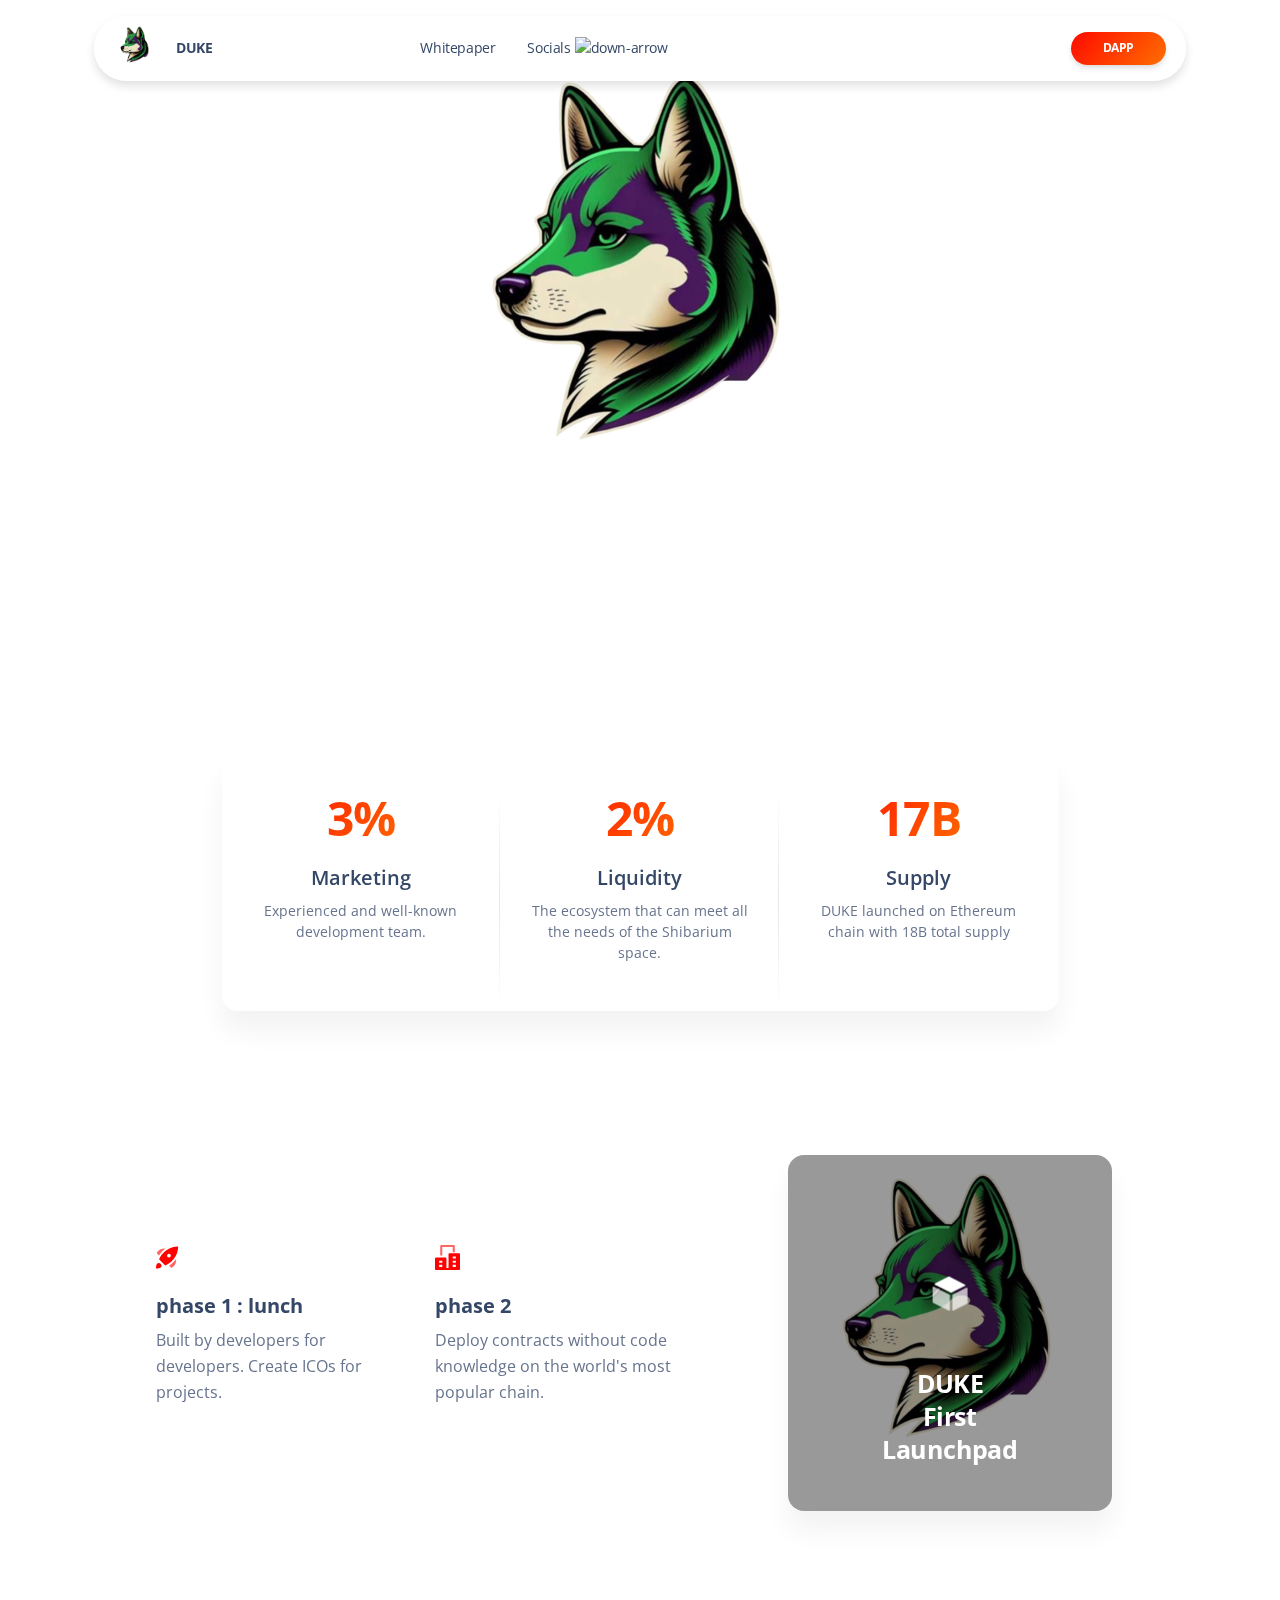
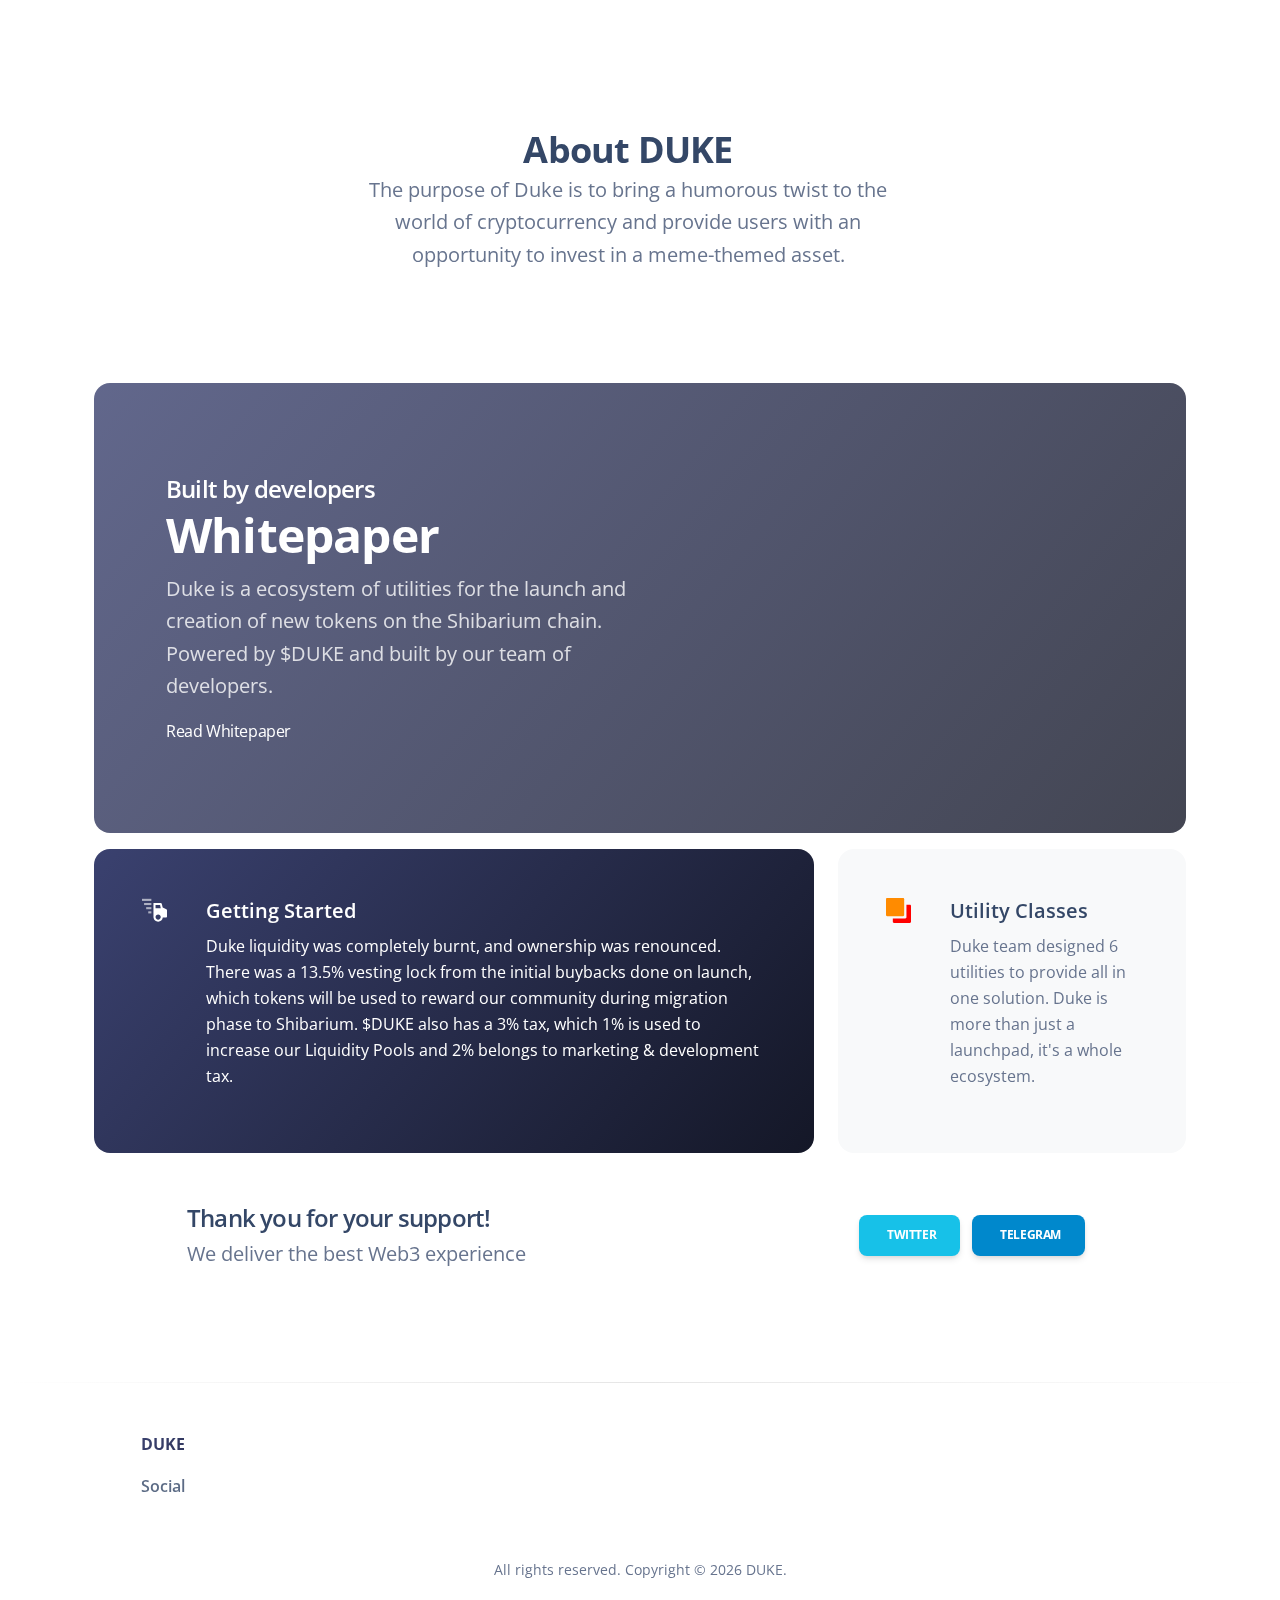
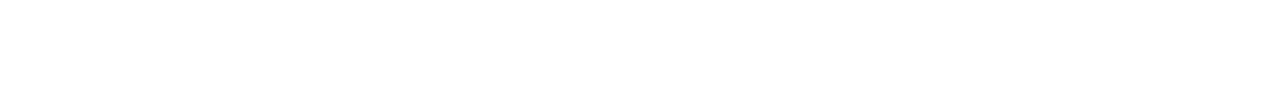
==== index1.html @ 54a3ff21 "D" ====
<!DOCTYPE html>
<html lang="en" itemscope itemtype="http://schema.org/WebPage">

<head>
<meta charset="utf-8" />
<meta name="viewport" content="width=device-width, initial-scale=1, shrink-to-fit=no">


<title>
  

  
  DogPad Finance - Shibarium

  
</title>
<link rel="apple-touch-icon" sizes="57x57" href="logo.png">
<link rel="apple-touch-icon" sizes="60x60" href="logo.png">
<link rel="apple-touch-icon" sizes="72x72" href="logo.png">
<link rel="apple-touch-icon" sizes="76x76" href="logo.png">
<link rel="apple-touch-icon" sizes="114x114" href="logo.png">
<link rel="apple-touch-icon" sizes="120x120" href="logo.png">
<link rel="apple-touch-icon" sizes="144x144" href="logo.png">
<link rel="apple-touch-icon" sizes="152x152" href="logo.png">
<link rel="apple-touch-icon" sizes="180x180" href="logo.png">
<link rel="icon" type="image/png" sizes="192x192"  href="logo.png">
<link rel="icon" type="image/png" sizes="32x32" href="logo.png">
<link rel="icon" type="image/png" sizes="96x96" href="logo.png">
<link rel="icon" type="image/png" sizes="16x16" href="logo.png">
<link rel="manifest" href="https://dogpad.finance/manifest.json">
<meta name="msapplication-TileColor" content="#ffffff">
<meta name="msapplication-TileImage" content="htt">
<meta name="theme-color" content="#ffffff">
<!--     Fonts and icons     -->
<link href="https://fonts.googleapis.com/css?family=Open+Sans:300,400,600,700" rel="stylesheet" />

<!-- Nucleo Icons -->
<link href="nOne.css" rel="stylesheet" />
<link href="nTwo.css" rel="stylesheet" />


<!-- Font Awesome Icons -->
<script src="https://kit.fontawesome.com/42d5adcbca.js" crossorigin="anonymous"></script>
<link rel="stylesheet" href="https://cdnjs.cloudflare.com/ajax/libs/font-awesome/6.3.0/css/all.min.css" integrity="sha512-SzlrxWUlpfuzQ+pcUCosxcglQRNAq/DZjVsC0lE40xsADsfeQoEypE+enwcOiGjk/bSuGGKHEyjSoQ1zVisanQ==" crossorigin="anonymous" referrerpolicy="no-referrer" />
<link href="https://dogpad.finance/assets/css/nucleo-svg.css" rel="stylesheet" />

<!-- CSS Files -->
<link id="pagestyle" href="soft.css" rel="stylesheet" />



</head>

<body class="index-page">
  <!-- Navbar -->
<div class="container position-sticky z-index-sticky top-0"><div class="row"><div class="col-12">
<nav class="navbar navbar-expand-lg  blur blur-rounded top-0 z-index-fixed shadow position-absolute my-3 py-2 start-0 end-0 mx-4">
  <div class="container-fluid px-0">
    
    <img src="logo.png" style="width:50px">
    <a class="navbar-brand font-weight-bolder ms-sm-3" href="#" rel="tooltip" title="Designed and Coded by DogPad Finance" data-placement="bottom">
        DUKE
    </a>
    <button class="navbar-toggler shadow-none ms-2" type="button" data-bs-toggle="collapse" data-bs-target="#navigation" aria-controls="navigation" aria-expanded="false" aria-label="Toggle navigation">
      <span class="navbar-toggler-icon mt-2">
        <span class="navbar-toggler-bar bar1"></span>
        <span class="navbar-toggler-bar bar2"></span>
        <span class="navbar-toggler-bar bar3"></span>
      </span>
    </button>
    <div class="collapse navbar-collapse pt-3 pb-2 py-lg-0 w-100" id="navigation">
      <ul class="navbar-nav navbar-nav-hover ms-lg-8 ps-lg-5 w-100">
        <li class="nav-item dropdown dropdown-hover mx-2">
          <a class="nav-link ps-2 d-flex justify-content-between cursor-pointer align-items-center" href="#whitepaper">
            Whitepaper
          </a>
        </li>

        <!-- <li class="nav-item mx-2">
          <a class="nav-link ps-2 d-flex justify-content-between cursor-pointer align-items-center" href="#utilities">
            Ecosystem
          </a>
        </li>

        <li class="nav-item mx-2">
          <a class="nav-link ps-2 d-flex justify-content-between cursor-pointer align-items-center" href="#howtobuy">
            How to Buy
          </a> -->
          <div class="dropdown-menu dropdown-menu-animation dropdown-lg mt-0 mt-lg-3 p-3 border-radius-lg" aria-labelledby="dropdownMenuDocs">
            <div class="d-none d-lg-block">
</div>


          </div>
        </li>
        <li class="nav-item dropdown dropdown-hover mx-2">
          <a class="nav-link ps-2 d-flex justify-content-between cursor-pointer align-items-center" href="javascript:;" id="dropdownMenuDocs" data-bs-toggle="dropdown" aria-expanded="false">
            Socials
            <img src="https://dogpad.finance/assets/img/down-arrow-dark.svg" alt="down-arrow" class="arrow ms-1">
          </a>
          <div class="dropdown-menu dropdown-menu-animation dropdown-lg mt-0 mt-lg-3 p-3 border-radius-lg" aria-labelledby="dropdownMenuDocs">
            <div class="d-none d-lg-block">
  <ul class="list-group">
    <li class="nav-item list-group-item border-0 p-0">
      <a class="dropdown-item py-2 ps-3 border-radius-md" href="http://twitter.com/DogPadFinance">
        <div class="d-flex">
          <div class="icon h-10 me-3 d-flex mt-1">
            <i class="fa fa-twitter" style="color:#17c1e8"></i>
          </div>
          <div>
            <h6 class="dropdown-header text-dark font-weight-bolder d-flex justify-content-cente align-items-center p-0">Twitter</h6>
            <span class="text-sm">Follow us</span>
          </div>
        </div>
      </a>
    </li>
    <li class="nav-item list-group-item border-0 p-0">
      <a class="dropdown-item py-2 ps-3 border-radius-md" href="http://t.me/DogPadFinance">
        <div class="d-flex">
          <div class="icon h-10 me-3 d-flex mt-1">
            <i class="fa fa-telegram" style="color:#0088cc"></i>
          </div>
          <div>
            <h6 class="dropdown-header text-dark font-weight-bolder d-flex justify-content-cente align-items-center p-0">Telegram</h6>
            <span class="text-sm">Join Us</span>
          </div>
        </div>
      </a>
    </li>
    <li class="nav-item list-group-item border-0 p-0">
        <a class="dropdown-item py-2 ps-3 border-radius-md" href="https://www.facebook.com/DogPadShibarium">
            <div class="d-flex">
                <div class="icon h-10 me-3 d-flex mt-1">
                    <i class="fa fa-facebook-square" style="color:#0088cc"></i>
                </div>
                <div>
                    <h6 class="dropdown-header text-dark font-weight-bolder d-flex justify-content-cente align-items-center p-0">Facebook</h6>
                    <span class="text-sm">Join Us</span>
                </div>
            </div>
        </a>
    </li>
    <li class="nav-item list-group-item border-0 p-0">
        <a class="dropdown-item py-2 ps-3 border-radius-md" href="https://discord.gg/5MTstXsyPp">
            <div class="d-flex">
                <div class="icon h-10 me-3 d-flex mt-1">
                    <i class="fa-brands fa-discord" style="color:#303030"></i>
                </div>
                <div>
                    <h6 class="dropdown-header text-dark font-weight-bolder d-flex justify-content-cente align-items-center p-0">Discord</h6>
                    <span class="text-sm">Join Us</span>
                </div>
            </div>
        </a>
    </li>
  </ul>
</div>

<div class="row d-lg-none">
  <div class="col-md-12 g-0">
    <a class="dropdown-item py-2 ps-3 border-radius-md" href="http://twitter.com/DogPadFinance">
      <div class="d-flex">
        <div class="icon h-10 me-3 d-flex mt-1">
          <i class="fa fa-twitter" style="color:#17c1e8"></i>
        </div>
        <div>
          <h6 class="dropdown-header text-dark font-weight-bolder d-flex justify-content-cente align-items-center p-0">Twitter</h6>
          <span class="text-sm">Follow us</span>
        </div>
      </div>
    </a>
    </a>

    <a class="dropdown-item py-2 ps-3 border-radius-md" href="http://t.me/DogPadFinance">
      <div class="d-flex">
        <div class="icon h-10 me-3 d-flex mt-1">
          <i class="fa fa-telegram" style="color:#0088cc"></i>
        </div>
        <div>
          <h6 class="dropdown-header text-dark font-weight-bolder d-flex justify-content-cente align-items-center p-0">Telegram</h6>
          <span class="text-sm">Join Us</span>
        </div>
      </div>
    </a>

  </div>
</div>

          </div>
        </li>
        <li class="nav-item ms-lg-auto">
          <a href="https://dogpad.medium.com/" target="_blank" class="nav-link nav-link-icon me-2" href="#">
            <!-- <i class="fab fa-medium"></i>
            <p class="d-inline text-sm z-index-1 font-weight-bold" data-bs-toggle="tooltip" data-bs-placement="bottom" title="Medium">Medium</p> -->
          </a>
        </li>
        <li class="nav-item my-auto ms-3 ms-lg-0">
          
          <a href="#" class="btn btn-sm  bg-gradient-primary  btn-round mb-0 me-1 mt-2 mt-md-0">dApp</a>
          
        </li>
      </ul>
    </div>
  </div>
</nav>
<!-- End Navbar -->
</div></div></div>


<header class="header-2">
  <div class="page-header min-vh-75 relative" style="background-image: url('https://dogpad.finance/assets/img/curved-images/curved.jpg')">
    <div class="container">
      
      
      <div class="row">
        <div class="col-lg-7 text-center mx-auto">
            <img src="logo.png" style="padding-top: 50px;" alt="">
          <h1 class="text-white pt-3 mt-n5">DUKE</h1>
          <p class="lead text-white mt-3">Duke is a meme coin that will be the first "purely meme coin." It is launching on Shibarium, a decentralized platform that provides a unique and scalable environment for decentralized finance and other blockchain applications.</p>
     <div style="height: 200px;"></div>
        </div>
      </div>
    </div>

    <div class="position-absolute w-100 z-index-1 bottom-0">
      <svg class="waves" xmlns="http://www.w3.org/2000/svg" xmlns:xlink="http://www.w3.org/1999/xlink" viewBox="0 24 150 40" preserveAspectRatio="none" shape-rendering="auto">
        <defs>
          <path id="gentle-wave" d="M-160 44c30 0 58-18 88-18s 58 18 88 18 58-18 88-18 58 18 88 18 v44h-352z" />
        </defs>
        <g class="moving-waves">
          <use xlink:href="#gentle-wave" x="48" y="-1" fill="rgba(255,255,255,0.40" />
          <use xlink:href="#gentle-wave" x="48" y="3" fill="rgba(255,255,255,0.35)" />
          <use xlink:href="#gentle-wave" x="48" y="5" fill="rgba(255,255,255,0.25)" />
          <use xlink:href="#gentle-wave" x="48" y="8" fill="rgba(255,255,255,0.20)" />
          <use xlink:href="#gentle-wave" x="48" y="13" fill="rgba(255,255,255,0.15)" />
          <use xlink:href="#gentle-wave" x="48" y="16" fill="rgba(255,255,255,0.95" />
        </g>
      </svg>
    </div>
  </div>
</header>


<section class="pt-3 pb-4" id="count-stats">
  <div class="container">
    <div class="row">
      <div class="col-lg-9 z-index-2 border-radius-xl mt-n10 mx-auto py-3 blur shadow-blur">
        <div class="row">
          <div class="col-md-4 position-relative">
            <div class="p-3 text-center">
              <h1 class="text-gradient text-primary"><span id="state1" countTo="3">0</span>%</h1>
              <h5 class="mt-3">Marketing</h5>
              <p class="text-sm">Experienced and well-known development team.</p>
            </div>
            <hr class="vertical dark">
          </div>
          <div class="col-md-4 position-relative">
            <div class="p-3 text-center">
              <h1 class="text-gradient text-primary"> <span id="state2" countTo="2">0</span>%</h1>
              <h5 class="mt-3">Liquidity</h5>
              <p class="text-sm">The ecosystem that can meet all the needs of the Shibarium space.</p>
            </div>
            <hr class="vertical dark">
          </div>
          <div class="col-md-4">
            <div class="p-3 text-center">
              <h1 class="text-gradient text-primary"> <span id="state3" countTo="18">0</span>B</h1>
              <h5 class="mt-3">Supply</h5>
              <p class="text-sm">DUKE launched on Ethereum chain with 18B total supply</p>
            </div>
          </div>
        </div>
      </div>
    </div>
  </div>
</section>


<section class="my-5 py-5" id="utilities">
  <div class="container">
    <div class="row align-items-center">
      <div class="col-lg-6 ms-auto">
        <div class="row justify-content-start">
          <div class="col-md-6">
            <div class="info">
              <div class="icon icon-sm">
                <svg class="text-primary" width="25px" height="25px" viewBox="0 0 45 40" version="1.1" xmlns="http://www.w3.org/2000/svg" xmlns:xlink="http://www.w3.org/1999/xlink">
                  <title>spaceship</title>
                  <g stroke="none" stroke-width="1" fill="none" fill-rule="evenodd">
                      <g transform="translate(-1720.000000, -592.000000)" fill="#FFFFFF" fill-rule="nonzero">
                          <g transform="translate(1716.000000, 291.000000)">
                              <g transform="translate(4.000000, 301.000000)">
                                  <path class="color-background" d="M39.3,0.706666667 C38.9660984,0.370464027 38.5048767,0.192278529 38.0316667,0.216666667 C14.6516667,1.43666667 6.015,22.2633333 5.93166667,22.4733333 C5.68236407,23.0926189 5.82664679,23.8009159 6.29833333,24.2733333 L15.7266667,33.7016667 C16.2013871,34.1756798 16.9140329,34.3188658 17.535,34.065 C17.7433333,33.98 38.4583333,25.2466667 39.7816667,1.97666667 C39.8087196,1.50414529 39.6335979,1.04240574 39.3,0.706666667 Z M25.69,19.0233333 C24.7367525,19.9768687 23.3029475,20.2622391 22.0572426,19.7463614 C20.8115377,19.2304837 19.9992882,18.0149658 19.9992882,16.6666667 C19.9992882,15.3183676 20.8115377,14.1028496 22.0572426,13.5869719 C23.3029475,13.0710943 24.7367525,13.3564646 25.69,14.31 C26.9912731,15.6116662 26.9912731,17.7216672 25.69,19.0233333 L25.69,19.0233333 Z"></path>
                                  <path class="color-background" d="M1.855,31.4066667 C3.05106558,30.2024182 4.79973884,29.7296005 6.43969145,30.1670277 C8.07964407,30.6044549 9.36054508,31.8853559 9.7979723,33.5253085 C10.2353995,35.1652612 9.76258177,36.9139344 8.55833333,38.11 C6.70666667,39.9616667 0,40 0,40 C0,40 0,33.2566667 1.855,31.4066667 Z"></path>
                                  <path class="color-background" d="M17.2616667,3.90166667 C12.4943643,3.07192755 7.62174065,4.61673894 4.20333333,8.04166667 C3.31200265,8.94126033 2.53706177,9.94913142 1.89666667,11.0416667 C1.5109569,11.6966059 1.61721591,12.5295394 2.155,13.0666667 L5.47,16.3833333 C8.55036617,11.4946947 12.5559074,7.25476565 17.2616667,3.90166667 L17.2616667,3.90166667 Z" opacity="0.598539807"></path>
                                  <path class="color-background" d="M36.0983333,22.7383333 C36.9280725,27.5056357 35.3832611,32.3782594 31.9583333,35.7966667 C31.0587397,36.6879974 30.0508686,37.4629382 28.9583333,38.1033333 C28.3033941,38.4890431 27.4704606,38.3827841 26.9333333,37.845 L23.6166667,34.53 C28.5053053,31.4496338 32.7452344,27.4440926 36.0983333,22.7383333 L36.0983333,22.7383333 Z" opacity="0.598539807"></path>
                              </g>
                          </g>
                      </g>
                  </g>
              </svg>
              </div>
              <h5 class="font-weight-bolder mt-3">phase 1 : lunch</h5>
              <p class="pe-5">Built by developers for developers. Create ICOs for projects.</p>

            </div>
          </div>
          <div class="col-md-6">
            <div class="info">
              <div class="icon icon-sm">
                <svg class="text-primary" width="25px" height="25px" viewBox="0 0 42 42" version="1.1" xmlns="http://www.w3.org/2000/svg" xmlns:xlink="http://www.w3.org/1999/xlink">
                  <title>office</title>
                  <g stroke="none" stroke-width="1" fill="none" fill-rule="evenodd">
                  <g transform="translate(-1869.000000, -293.000000)" fill="#FFFFFF" fill-rule="nonzero">
                  <g transform="translate(1716.000000, 291.000000)">
                      <g id="office" transform="translate(153.000000, 2.000000)">
                          <path class="color-background" d="M12.25,17.5 L8.75,17.5 L8.75,1.75 C8.75,0.78225 9.53225,0 10.5,0 L31.5,0 C32.46775,0 33.25,0.78225 33.25,1.75 L33.25,12.25 L29.75,12.25 L29.75,3.5 L12.25,3.5 L12.25,17.5 Z" opacity="0.6"></path>
                          <path class="color-background" d="M40.25,14 L24.5,14 C23.53225,14 22.75,14.78225 22.75,15.75 L22.75,38.5 L19.25,38.5 L19.25,22.75 C19.25,21.78225 18.46775,21 17.5,21 L1.75,21 C0.78225,21 0,21.78225 0,22.75 L0,40.25 C0,41.21775 0.78225,42 1.75,42 L40.25,42 C41.21775,42 42,41.21775 42,40.25 L42,15.75 C42,14.78225 41.21775,14 40.25,14 Z M12.25,36.75 L7,36.75 L7,33.25 L12.25,33.25 L12.25,36.75 Z M12.25,29.75 L7,29.75 L7,26.25 L12.25,26.25 L12.25,29.75 Z M35,36.75 L29.75,36.75 L29.75,33.25 L35,33.25 L35,36.75 Z M35,29.75 L29.75,29.75 L29.75,26.25 L35,26.25 L35,29.75 Z M35,22.75 L29.75,22.75 L29.75,19.25 L35,19.25 L35,22.75 Z"></path>
                      </g>
                  </g>
                  </g>
                  </g>
                </svg>
              </div>

               <h5 class="font-weight-bolder mt-3">phase 2</h5>
              <p class="pe-3">Deploy contracts without code knowledge on the world's most popular chain.</p>
<!--
            </div>
          </div>
        </div>
        <div class="row justify-content-start mt-5">
          <div class="col-md-6 mt-3">
            <div class="info">
              <div class="icon icon-sm">
                <svg class="text-primary" width="25px" height="25px" viewBox="0 0 42 42" version="1.1" xmlns="http://www.w3.org/2000/svg" xmlns:xlink="http://www.w3.org/1999/xlink">
                  <title>box-3d-50</title>
                  <g stroke="none" stroke-width="1" fill="none" fill-rule="evenodd">
                      <g transform="translate(-2319.000000, -291.000000)" fill="#FFFFFF" fill-rule="nonzero">
                          <g transform="translate(1716.000000, 291.000000)">
                              <g id="box-3d-50" transform="translate(603.000000, 0.000000)">
                                  <path class="color-background" d="M22.7597136,19.3090182 L38.8987031,11.2395234 C39.3926816,10.9925342 39.592906,10.3918611 39.3459167,9.89788265 C39.249157,9.70436312 39.0922432,9.5474453 38.8987261,9.45068056 L20.2741875,0.1378125 L20.2741875,0.1378125 C19.905375,-0.04725 19.469625,-0.04725 19.0995,0.1378125 L3.1011696,8.13815822 C2.60720568,8.38517662 2.40701679,8.98586148 2.6540352,9.4798254 C2.75080129,9.67332903 2.90771305,9.83023153 3.10122239,9.9269862 L21.8652864,19.3090182 C22.1468139,19.4497819 22.4781861,19.4497819 22.7597136,19.3090182 Z"></path>
                                  <path class="color-background" d="M23.625,22.429159 L23.625,39.8805372 C23.625,40.4328219 24.0727153,40.8805372 24.625,40.8805372 C24.7802551,40.8805372 24.9333778,40.8443874 25.0722402,40.7749511 L41.2741875,32.673375 L41.2741875,32.673375 C41.719125,32.4515625 42,31.9974375 42,31.5 L42,14.241659 C42,13.6893742 41.5522847,13.241659 41,13.241659 C40.8447549,13.241659 40.6916418,13.2778041 40.5527864,13.3472318 L24.1777864,21.5347318 C23.8390024,21.7041238 23.625,22.0503869 23.625,22.429159 Z" opacity="0.7"></path>
                                  <path class="color-background" d="M20.4472136,21.5347318 L1.4472136,12.0347318 C0.953235098,11.7877425 0.352562058,11.9879669 0.105572809,12.4819454 C0.0361450918,12.6208008 6.47121774e-16,12.7739139 0,12.929159 L0,30.1875 L0,30.1875 C0,30.6849375 0.280875,31.1390625 0.7258125,31.3621875 L19.5528096,40.7750766 C20.0467945,41.0220531 20.6474623,40.8218132 20.8944388,40.3278283 C20.963859,40.1889789 21,40.0358742 21,39.8806379 L21,22.429159 C21,22.0503869 20.7859976,21.7041238 20.4472136,21.5347318 Z" opacity="0.7"></path>
                              </g>
                          </g>
                      </g>
                  </g>
              </svg>
              </div> -->

              <!-- <h5 class="font-weight-bolder mt-3">Telegram Bot Deployer</h5>
              <p class="pe-5">Deploy contracts without code knowledge through our telegram bot.</p>

            </div>
          </div>
          <div class="col-md-6 mt-3">
            <div class="info">
              <div class="icon icon-sm">
                <svg class="text-primary" width="25px" height="25px" viewBox="0 0 42 42" version="1.1" xmlns="http://www.w3.org/2000/svg" xmlns:xlink="http://www.w3.org/1999/xlink">
                  <title>document</title>
                  <g stroke="none" stroke-width="1" fill="none" fill-rule="evenodd">
                      <g transform="translate(-1870.000000, -591.000000)" fill="#FFFFFF" fill-rule="nonzero">
                          <g transform="translate(1716.000000, 291.000000)">
                              <g id="document" transform="translate(154.000000, 300.000000)">
                                  <path class="color-background" d="M40,40 L36.3636364,40 L36.3636364,3.63636364 L5.45454545,3.63636364 L5.45454545,0 L38.1818182,0 C39.1854545,0 40,0.814545455 40,1.81818182 L40,40 Z" opacity="0.603585379"></path>
                                  <path class="color-background" d="M30.9090909,7.27272727 L1.81818182,7.27272727 C0.814545455,7.27272727 0,8.08727273 0,9.09090909 L0,41.8181818 C0,42.8218182 0.814545455,43.6363636 1.81818182,43.6363636 L30.9090909,43.6363636 C31.9127273,43.6363636 32.7272727,42.8218182 32.7272727,41.8181818 L32.7272727,9.09090909 C32.7272727,8.08727273 31.9127273,7.27272727 30.9090909,7.27272727 Z M18.1818182,34.5454545 L7.27272727,34.5454545 L7.27272727,30.9090909 L18.1818182,30.9090909 L18.1818182,34.5454545 Z M25.4545455,27.2727273 L7.27272727,27.2727273 L7.27272727,23.6363636 L25.4545455,23.6363636 L25.4545455,27.2727273 Z M25.4545455,20 L7.27272727,20 L7.27272727,16.3636364 L25.4545455,16.3636364 L25.4545455,20 Z"></path>
                              </g>
                          </g>
                      </g>
                  </g>
              </svg>
              </div>

              <h5 class="font-weight-bolder mt-3">Farming Pools</h5>
              <p class="pe-3">Create farming pools for your token, where holders can add liquidity and generate passive income.</p>

            </div>
          </div>
          <div class="col-md-6 mt-3">
            <div class="info">
              <div class="icon icon-sm">
                <svg class="text-primary" width="25px" height="25px" viewBox="0 0 42 42" version="1.1" xmlns="http://www.w3.org/2000/svg" xmlns:xlink="http://www.w3.org/1999/xlink">
                  <title>switches</title>
                  <g stroke="none" stroke-width="1" fill="none" fill-rule="evenodd">
                    <g transform="translate(-1870.000000, -440.000000)" fill="#FFFFFF" fill-rule="nonzero">
                      <g transform="translate(1716.000000, 291.000000)">
                        <g transform="translate(154.000000, 149.000000)">
                          <path class="color-background"
                            d="M10,20 L30,20 C35.4545455,20 40,15.4545455 40,10 C40,4.54545455 35.4545455,0 30,0 L10,0 C4.54545455,0 0,4.54545455 0,10 C0,15.4545455 4.54545455,20 10,20 Z M10,3.63636364 C13.4545455,3.63636364 16.3636364,6.54545455 16.3636364,10 C16.3636364,13.4545455 13.4545455,16.3636364 10,16.3636364 C6.54545455,16.3636364 3.63636364,13.4545455 3.63636364,10 C3.63636364,6.54545455 6.54545455,3.63636364 10,3.63636364 Z"
                            opacity="0.6"></path>
                          <path class="color-background"
                            d="M30,23.6363636 L10,23.6363636 C4.54545455,23.6363636 0,28.1818182 0,33.6363636 C0,39.0909091 4.54545455,43.6363636 10,43.6363636 L30,43.6363636 C35.4545455,43.6363636 40,39.0909091 40,33.6363636 C40,28.1818182 35.4545455,23.6363636 30,23.6363636 Z M30,40 C26.5454545,40 23.6363636,37.0909091 23.6363636,33.6363636 C23.6363636,30.1818182 26.5454545,27.2727273 30,27.2727273 C33.4545455,27.2727273 36.3636364,30.1818182 36.3636364,33.6363636 C36.3636364,37.0909091 33.4545455,40 30,40 Z">
                          </path>
                        </g>
                      </g>
                    </g>
                  </g>
                </svg>
              </div>

              <h5 class="font-weight-bolder mt-3">Bridge</h5>
              <p class="pe-3">A simple and known bridge where you can bridge your $BONE from the Ethereum chain to the Shibarium chain.</p>

            </div>
          </div>
          <div class="col-md-6 mt-3">
            <div class="info">
              <div class="icon icon-sm">
                <svg class="text-primary" width="25px" height="25px" viewBox="0 0 42 42" version="1.1" xmlns="http://www.w3.org/2000/svg" xmlns:xlink="http://www.w3.org/1999/xlink">
                  <title>credit-card</title>
                  <g stroke="none" stroke-width="1" fill="none" fill-rule="evenodd">
                    <g transform="translate(-2169.000000, -745.000000)" fill="#FFFFFF" fill-rule="nonzero">
                      <g transform="translate(1716.000000, 291.000000)">
                        <g transform="translate(453.000000, 454.000000)">
                          <path class="color-background opacity-6" d="M43,10.7482083 L43,3.58333333 C43,1.60354167 41.3964583,0 39.4166667,0 L3.58333333,0 C1.60354167,0 0,1.60354167 0,3.58333333 L0,10.7482083 L43,10.7482083 Z"></path>
                          <path class="color-background" d="M0,16.125 L0,32.25 C0,34.2297917 1.60354167,35.8333333 3.58333333,35.8333333 L39.4166667,35.8333333 C41.3964583,35.8333333 43,34.2297917 43,32.25 L43,16.125 L0,16.125 Z M19.7083333,26.875 L7.16666667,26.875 L7.16666667,23.2916667 L19.7083333,23.2916667 L19.7083333,26.875 Z M35.8333333,26.875 L28.6666667,26.875 L28.6666667,23.2916667 L35.8333333,23.2916667 L35.8333333,26.875 Z"></path>
                        </g>
                      </g>
                    </g>
                  </g>
                </svg>
              </div>

              <h5 class="font-weight-bolder mt-3">Locker</h5>
              <p class="pe-3"> Team's will pay $BONE fees to lock their Liquidity tokens or just to create Vestings.</p>

            </div>
          </div>
          <div class="col-md-6 mt-3">
            <div class="info">
                <div class="icon icon-sm">
                    <svg class="text-primary" width="25px" height="25px" viewBox="0 0 45 40" version="1.1" xmlns="http://www.w3.org/2000/svg" xmlns:xlink="http://www.w3.org/1999/xlink">
                        <title>spaceship</title>
                        <g stroke="none" stroke-width="1" fill="none" fill-rule="evenodd">
                            <g transform="translate(-1720.000000, -592.000000)" fill="#FFFFFF" fill-rule="nonzero">
                                <g transform="translate(1716.000000, 291.000000)">
                                    <g transform="translate(4.000000, 301.000000)">
                                        <path class="color-background" d="M39.3,0.706666667 C38.9660984,0.370464027 38.5048767,0.192278529 38.0316667,0.216666667 C14.6516667,1.43666667 6.015,22.2633333 5.93166667,22.4733333 C5.68236407,23.0926189 5.82664679,23.8009159 6.29833333,24.2733333 L15.7266667,33.7016667 C16.2013871,34.1756798 16.9140329,34.3188658 17.535,34.065 C17.7433333,33.98 38.4583333,25.2466667 39.7816667,1.97666667 C39.8087196,1.50414529 39.6335979,1.04240574 39.3,0.706666667 Z M25.69,19.0233333 C24.7367525,19.9768687 23.3029475,20.2622391 22.0572426,19.7463614 C20.8115377,19.2304837 19.9992882,18.0149658 19.9992882,16.6666667 C19.9992882,15.3183676 20.8115377,14.1028496 22.0572426,13.5869719 C23.3029475,13.0710943 24.7367525,13.3564646 25.69,14.31 C26.9912731,15.6116662 26.9912731,17.7216672 25.69,19.0233333 L25.69,19.0233333 Z"></path>
                                        <path class="color-background" d="M1.855,31.4066667 C3.05106558,30.2024182 4.79973884,29.7296005 6.43969145,30.1670277 C8.07964407,30.6044549 9.36054508,31.8853559 9.7979723,33.5253085 C10.2353995,35.1652612 9.76258177,36.9139344 8.55833333,38.11 C6.70666667,39.9616667 0,40 0,40 C0,40 0,33.2566667 1.855,31.4066667 Z"></path>
                                        <path class="color-background" d="M17.2616667,3.90166667 C12.4943643,3.07192755 7.62174065,4.61673894 4.20333333,8.04166667 C3.31200265,8.94126033 2.53706177,9.94913142 1.89666667,11.0416667 C1.5109569,11.6966059 1.61721591,12.5295394 2.155,13.0666667 L5.47,16.3833333 C8.55036617,11.4946947 12.5559074,7.25476565 17.2616667,3.90166667 L17.2616667,3.90166667 Z" opacity="0.598539807"></path>
                                        <path class="color-background" d="M36.0983333,22.7383333 C36.9280725,27.5056357 35.3832611,32.3782594 31.9583333,35.7966667 C31.0587397,36.6879974 30.0508686,37.4629382 28.9583333,38.1033333 C28.3033941,38.4890431 27.4704606,38.3827841 26.9333333,37.845 L23.6166667,34.53 C28.5053053,31.4496338 32.7452344,27.4440926 36.0983333,22.7383333 L36.0983333,22.7383333 Z" opacity="0.598539807"></path>
                                    </g>
                                </g>
                            </g>
                        </g>
                    </svg>
                </div>
                <h5 class="font-weight-bolder mt-3">NFTs</h5>
                <p class="pe-3"> Check the advantages of holding Doggies NFTs in our dapp by <a href="https://dapp.dogpad.finance/nfts" style="color: #f67f05; font-weight: 800;">clicking here!</a></p>-->
            </div>
        </div>
           
        </div>
      </div> 
      <div class="col-lg-4 ms-auto me-auto p-lg-4 mt-lg-0 mt-4">
          <div class="card card-background  tilt" data-tilt>
            <div class="full-background" style="background-image: url('logo.png')"></div>
            <div class="card-body pt-7 text-center">
              <div class="icon icon-lg up mb-3 mt-3">
                <svg width="50px" height="50px" viewBox="0 0 42 42" version="1.1" xmlns="http://www.w3.org/2000/svg" xmlns:xlink="http://www.w3.org/1999/xlink">
                  <title>box-3d-50</title>
                  <g stroke="none" stroke-width="1" fill="none" fill-rule="evenodd">
                  <g transform="translate(-2319.000000, -291.000000)" fill="#FFFFFF" fill-rule="nonzero">
                  <g transform="translate(1716.000000, 291.000000)">
                    <g id="box-3d-50" transform="translate(603.000000, 0.000000)">
                      <path d="M22.7597136,19.3090182 L38.8987031,11.2395234 C39.3926816,10.9925342 39.592906,10.3918611 39.3459167,9.89788265 C39.249157,9.70436312 39.0922432,9.5474453 38.8987261,9.45068056 L20.2741875,0.1378125 L20.2741875,0.1378125 C19.905375,-0.04725 19.469625,-0.04725 19.0995,0.1378125 L3.1011696,8.13815822 C2.60720568,8.38517662 2.40701679,8.98586148 2.6540352,9.4798254 C2.75080129,9.67332903 2.90771305,9.83023153 3.10122239,9.9269862 L21.8652864,19.3090182 C22.1468139,19.4497819 22.4781861,19.4497819 22.7597136,19.3090182 Z"></path>
                      <path d="M23.625,22.429159 L23.625,39.8805372 C23.625,40.4328219 24.0727153,40.8805372 24.625,40.8805372 C24.7802551,40.8805372 24.9333778,40.8443874 25.0722402,40.7749511 L41.2741875,32.673375 L41.2741875,32.673375 C41.719125,32.4515625 42,31.9974375 42,31.5 L42,14.241659 C42,13.6893742 41.5522847,13.241659 41,13.241659 C40.8447549,13.241659 40.6916418,13.2778041 40.5527864,13.3472318 L24.1777864,21.5347318 C23.8390024,21.7041238 23.625,22.0503869 23.625,22.429159 Z" opacity="0.7"></path>
                      <path d="M20.4472136,21.5347318 L1.4472136,12.0347318 C0.953235098,11.7877425 0.352562058,11.9879669 0.105572809,12.4819454 C0.0361450918,12.6208008 6.47121774e-16,12.7739139 0,12.929159 L0,30.1875 L0,30.1875 C0,30.6849375 0.280875,31.1390625 0.7258125,31.3621875 L19.5528096,40.7750766 C20.0467945,41.0220531 20.6474623,40.8218132 20.8944388,40.3278283 C20.963859,40.1889789 21,40.0358742 21,39.8806379 L21,22.429159 C21,22.0503869 20.7859976,21.7041238 20.4472136,21.5347318 Z" opacity="0.7"></path>
                    </g>
                  </g>
                  </g>
                  </g>
                  </svg>
              </div>
              <h2 class="text-white up mb-0">DUKE <br/> First Launchpad </h2>
              <!-- <a href="https://dapp.dogpad.finance/" target="_blank" class="btn btn-outline-white mt-5 up btn-round">Access to dApp</a> -->
            </div>
          </div>
      </div>
      
    </div>
  </div>
</section>


<section class="my-5 py-5">
  <div class="container">
    <div class="row">
      <div class="row justify-content-center text-center my-sm-5">
        <div class="col-lg-6">
          <h2 class="text-dark mb-0">About DUKE</h2>
          <!-- <h2 class="text-primary text-gradient">Shibarium</h2> -->
          <p class="lead"> The purpose of Duke is to bring a humorous twist to the world of cryptocurrency and provide users with an opportunity to invest in a meme-themed asset.</p>
        </div>
      </div>
    </div>
  </div>
 

<!-- -------- START Content Presentation Docs ------- -->
<div class="container mt-sm-5" id="whitepaper">
  <div class="page-header min-vh-50 my-sm-3 mb-3 border-radius-xl" style="background-image: url('https://raw.githubusercontent.com/creativetimofficial/public-assets/master/soft-ui-design-system/assets/img/flower.jpg');">
    <span class="mask bg-gradient-dark"></span>
    <div class="container">
      <div class="row">
        <div class="col-lg-6 ms-lg-5">
          <h4 class="text-white mb-0">Built by developers</h4>
          <h1 class="text-white">Whitepaper</h1>
          <p class="lead text-white opacity-8">Duke is a ecosystem of utilities for the launch and creation of new tokens on the Shibarium chain. Powered by $DUKE and built by our team of developers.</p>
          <a href="#" class="text-white icon-move-right" target="_blank">
            Read Whitepaper
            <i class="fas fa-arrow-right text-sm ms-1"></i>
          </a>
        </div>
      </div>
    </div>
  </div>
</div>

<div class="container">
  <div class="row">
    <div class="col-lg-8">
      <div class="info-horizontal bg-gradient-dark border-radius-xl p-5">
        <div class="icon">
          <svg class="text-white" width="25px" height="25px" viewBox="0 0 46 43" version="1.1" xmlns="http://www.w3.org/2000/svg" xmlns:xlink="http://www.w3.org/1999/xlink">
              <title>delivery-fast</title>
              <g stroke="none" stroke-width="1" fill="none" fill-rule="evenodd">
                  <g transform="translate(-2320.000000, -741.000000)" fill="#FFFFFF" fill-rule="nonzero">
                      <g transform="translate(1716.000000, 291.000000)">
                          <g id="delivery-fast" transform="translate(604.000000, 450.000000)">
                              <rect class="color-background" opacity="0.601143973" x="0" y="0" width="17.25" height="3.83333333"></rect>
                              <rect class="color-background" opacity="0.601143973" x="3.83333333" y="7.66666667" width="13.4166667" height="3.83333333"></rect>
                              <rect class="color-background" opacity="0.601143973" x="7.66666667" y="15.3333333" width="9.58333333" height="3.83333333"></rect>
                              <rect class="color-background" opacity="0.601888021" x="11.5" y="23" width="5.75" height="3.83333333"></rect>
                              <path class="color-foreground" d="M44.9400833,19.3679167 L38.0611667,15.9294167 L36.3591667,9.1195 C36.1464167,8.26466667 35.37975,7.66666667 34.5,7.66666667 L31.3854167,7.66666667 L21.0833333,7.66666667 C21.0833333,7.66666667 21.0833333,31.5310833 21.0833333,32.5833333 C21.0833333,33.6355833 21.1810833,34.5 21.1810833,34.5 C21.6640833,38.801 25.2808333,42.1666667 29.7083333,42.1666667 C34.1358333,42.1666667 37.7525833,38.801 38.2355833,34.5 L44.0833333,34.5 C45.1413333,34.5 46,33.6413333 46,32.5833333 L46,21.0833333 C46,20.3569167 45.5898333,19.69375 44.9400833,19.3679167 Z M29.7083333,38.3333333 C27.0671667,38.3333333 24.9166667,36.18475 24.9166667,33.5416667 C24.9166667,30.8985833 27.0671667,28.75 29.7083333,28.75 C32.3495,28.75 34.5,30.8985833 34.5,33.5416667 C34.5,36.18475 32.3495,38.3333333 29.7083333,38.3333333 Z M24.9166667,17.25 L24.9166667,11.5 L33.2426667,11.5 L34.5,17.25 L24.9166667,17.25 Z"></path>
                          </g>
                      </g>
                  </g>
              </g>
          </svg>
        </div>
        <div class="description ps-5">
          <h5 class="text-white">Getting Started</h5>
          <p class="text-white">Duke liquidity was completely burnt, and ownership was renounced. There was a 13.5% vesting lock from the initial buybacks done on launch, which tokens will be used to reward our community during migration phase to Shibarium. $DUKE also has a 3% tax, which 1% is used to increase our Liquidity Pools and 2% belongs to marketing & development tax.</p>
         
        </div>
      </div>
    </div>
    <div class="col-lg-4 mt-lg-0 mt-4">
      <div class="info-horizontal bg-gray-100 border-radius-xl p-5">
        <div class="icon">
          <svg class="text-primary" width="25px" height="25px" viewBox="0 0 40 40" version="1.1" xmlns="http://www.w3.org/2000/svg" xmlns:xlink="http://www.w3.org/1999/xlink">
              <title>ungroup</title>
              <g stroke="none" stroke-width="1" fill="none" fill-rule="evenodd">
                  <g transform="translate(-2170.000000, -442.000000)" fill="#FFFFFF" fill-rule="nonzero">
                      <g transform="translate(1716.000000, 291.000000)">
                          <g id="ungroup" transform="translate(454.000000, 151.000000)">
                              <path class="color-background" d="M38.1818182,10.9090909 L32.7272727,10.9090909 L32.7272727,30.9090909 C32.7272727,31.9127273 31.9127273,32.7272727 30.9090909,32.7272727 L10.9090909,32.7272727 L10.9090909,38.1818182 C10.9090909,39.1854545 11.7236364,40 12.7272727,40 L38.1818182,40 C39.1854545,40 40,39.1854545 40,38.1818182 L40,12.7272727 C40,11.7236364 39.1854545,10.9090909 38.1818182,10.9090909 Z"></path>
                              <path class="color-foreground" d="M27.2727273,29.0909091 L1.81818182,29.0909091 C0.812727273,29.0909091 0,28.2781818 0,27.2727273 L0,1.81818182 C0,0.814545455 0.812727273,0 1.81818182,0 L27.2727273,0 C28.2781818,0 29.0909091,0.814545455 29.0909091,1.81818182 L29.0909091,27.2727273 C29.0909091,28.2781818 28.2781818,29.0909091 27.2727273,29.0909091 Z"></path>
                          </g>
                      </g>
                  </g>
              </g>
          </svg>
        </div>
        <div class="description ps-5">
          <h5>Utility Classes</h5>
          <p>Duke team designed 6 utilities to provide all in one solution. Duke is more than just a launchpad, it's a whole ecosystem.</p>
        </div>
      </div>
    </div>
  </div>
</div>

<!-- -------- END Content Presentation Docs ------- -->

<!-- 
<section class="py-7">
  <div class="container">
    <div class="row">
      <div class="col-lg-6 mx-auto text-center">
        <h2 class="mb-0">Developed with</h2>
        <h2 class="text-gradient text-primary mb-3">Knowledge & Experience</h2>
      </div>
    </div>
    <div class="row mt-6">


      <div class="col-lg-4 col-md-8">
        <div class="card card-plain">
          <div class="card-body">
            <div class="author">
              <div class="name">
                <h6 class="mb-0 font-weight-bolder">Nami</h6>
              </div>
            </div>
            <p class="mt-4">"We will make sure the DogPad will provide secure and stable layer 2 blockchain solutions to incoming Shibarium launch."</p>
           
          </div>
        </div>
      </div>

      <div class="col-lg-4 col-md-8 ms-md-auto">
        <div class="card bg-gradient-primary">
          <div class="card-body">
            <div class="author align-items-center">
              <div class="name">
                <h6 class="text-white mb-0 font-weight-bolder">Talio</h6>
              </div>
            </div>
            <div>
                <a href="https://twitter.com/TalioXTech" target="_blank" style="display: flex; flex-direction: row; gap: 10px; align-items: center; margin-bottom: 10px;">
                    <i style="font-size: 23px !important; color: white; margin-top: 10px;" class="fab fa-twitter"></i>
                    <p style="color: white !important; font-weight: 800; font-size: 15px; margin: 0; margin-top: 7px;">@TalioXTech</p>
                </a>
            </div>
            <p class="text-white">
                CEO of the project. Experienced solidity developer with an old track in crypto, building in the crypto space since 2017 & sharing shib since 2021. Connected to the SHIB community through years of dedication, now building on Shibarium through DogPad
            </p>
          </div>
        </div>
      </div>

      <div class="col-lg-4 col-md-8">
        <div class="card card-plain">
          <div class="card-body">
            <div class="author">
              <div class="name">
                <h6 class="mb-0 font-weight-bolder">Cole</h6>
              </div>
            </div>
            <p class="mt-4">"We've been planning DogPad since months, DogPad is more than just a launchpad, it’s a whole ecosystem."</p>
          </div>
        </div>
      </div>

    </div>
    <hr class="horizontal dark my-5">
  </div>
</section> -->


<!-- 
<section class="pt-lg-7 pt-5">
  <div class="container">
    <div class="row">
      <div class="col-lg-5 col-md-8 order-2 order-md-2 order-lg-1">
        <div class="position-relative ms-lg-5 mb-0 mb-md-7 mb-lg-0 d-none d-md-block d-lg-block d-xl-block h-75">
          <div class="bg-gradient-primary w-100 h-100 border-radius-xl position-absolute d-lg-block d-none"></div>
          <img src="https://dogpad.finance/assets/img/shytoshi.jpg" class="w-100 border-radius-xl mt-6 ms-lg-5 position-relative z-index-5" alt="">
        </div>
      </div> -->
      <!-- <div class="col-lg-5 col-md-12 ms-auto order-1 order-md-1 order-lg-1">
        <div class="p-3 pt-0">
            <div class="icon icon-shape bg-gradient-primary rounded-circle shadow text-center mb-4">
              <i class="ni ni-building"></i>
            </div>
            <h4 class="text-gradient text-primary mb-0">Special Thanks</h4>
            <h4 class="mb-4"><a>Shytoshi Kusama</a></h4>
            <p>"Again, the breeds will be dissolved, and individuals will be assigned duties and KPIs associated with their unique talents and abilities (of course if they choose). This structure will help us enforce policies, a code of conduct and much more great things for us on the horizon!"</p>
            <a href="https://t.me/c/1607853700/6542" target="blank" rel="nofollow" class="text-dark icon-move-right">Check Shytoshi's Message
              <i class="fas fa-arrow-right text-sm ms-1"></i>
            </a>
          </div>
      </div>
    </div>
  </div>
</section> -->


<div class="pt-5">
  <div class="container">
    <div class="row">
      <div class="col-lg-5 ms-auto">
        <h4 class="mb-1">Thank you for your support!</h4>
        <p class="lead mb-0">We deliver the best Web3 experience</p>
      </div>
      <div class="col-lg-5 me-lg-auto my-lg-auto text-lg-end mt-5">
        <a href="#" class="btn btn-info mb-0 me-2" target="_blank">
          <i class="fab fa-twitter me-1"></i> Twitter
        </a>
        <a href="#" class="btn btn-primary mb-0 me-2" target="_blank" style="background-color: #0088cc	;">
          <i class="fab fa-telegram me-1"></i> Telegram
        </a>
      </div>
    </div>
  </div>
</div>



  

  <footer class="footer pt-5 mt-5">
  <hr class="horizontal dark mb-5">
  <div class="container">
    <div class=" row">
      <div class="col-md-3 mb-4 ms-auto">
        <div>
          <h6 class="text-gradient text-dark font-weight-bolder">DUKE</h6>
        </div>
        <div>
          <h6 class="mt-3 mb-2 opacity-8">Social</h6>
          <ul class="d-flex flex-row ms-n3 nav">
            <li class="nav-item">
              <a class="nav-link pe-1" href="#" target="_blank">
                <i class="fab fa-twitter text-lg opacity-8"></i>
              </a>
            </li>
            <li class="nav-item">
              <a class="nav-link pe-1" href="#" target="_blank">
                <i class="fab fa-telegram text-lg opacity-8"></i>
              </a>
            </li>
            <li class="nav-item">
              <a class="nav-link pe-1" href="#" target="_blank">
                <i class="fas fa-envelope text-lg opacity-8"></i>
              </a>
            </li>
            <li class="nav-item">
              <a class="nav-link pe-1" href="#" target="_blank">
                <i class="fab fa-discord"></i>
              </a>
            </li>
            <li class="nav-item">
              <a class="nav-link pe-1" href="#" target="_blank">
                <i class="fab fa-facebook"></i>
              </a>
            </li>
          </ul>
        </div>
      </div>

      <div class="col-md-2 col-sm-6 col-6 mb-4">
        <div>
          <h6 class="text-gradient text-primary text-sm"></h6>
          <ul class="flex-column ms-n3 nav">
            <li class="nav-item">
            </li>

            <li class="nav-item">
            </li>

            <li class="nav-item">
            </li>

            <li class="nav-item">
            </li>
          </ul>
        </div>
      </div>

      <div class="col-md-2 col-sm-6 col-6 mb-4">
        <div>
          <h6 class="text-gradient text-primary text-sm"></h6>
          <ul class="flex-column ms-n3 nav">
            <li class="nav-item">
            </li>

            <li class="nav-item">
            </li>

            <li class="nav-item">
            </li>
          </ul>
        </div>
      </div>

      <div class="col-md-2 col-sm-6 col-6 mb-4">
        <div>
          <ul class="flex-column ms-n3 nav">
            <li class="nav-item">
            </li>

            <li class="nav-item">
            </li>

            <li class="nav-item">
            </li>

            <li class="nav-item">
            </li>

          </ul>
        </div>
      </div>

      <div class="col-md-2 col-sm-6 col-6 mb-4 me-auto">
        <div>
          <h6 class="text-gradient text-primary text-sm"></h6>
          <ul class="flex-column ms-n3 nav">
            <li class="nav-item">
            </li>

            <li class="nav-item">
            </li>

            <li class="nav-item">
            </li>
          </ul>
        </div>
      </div>

      <div class="col-12">
        <div class="text-center">
          <p class="my-4 text-sm">
            All rights reserved. Copyright © <script>document.write(new Date().getFullYear())</script> DUKE</a>.
          </p>
        </div>
      </div>
    </div>
  </div>
</footer>




<!--   Core JS Files   -->
<script src="https://dogpad.finance/assets/js/core/popper.min.js" type="text/javascript"></script>
<script src="https://dogpad.finance/assets/js/core/bootstrap.min.js" type="text/javascript"></script>
<script src="https://dogpad.finance/assets/js/plugins/perfect-scrollbar.min.js"></script>




<!--  Plugin for TypedJS, full documentation here: https://github.com/inorganik/CountUp.js -->
<script src="countup.min.js"></script>





<script src="choices.min.js"></script>





<script src="https://dogpad.finance/assets/js/plugins/prism.min.js"></script>



<!--  Plugin for Parallax, full documentation here: https://github.com/dixonandmoe/rellax -->
<script src="https://dogpad.finance/assets/js/plugins/rellax.min.js"></script>
<!--  Plugin for TiltJS, full documentation here: https://gijsroge.github.io/tilt.js/ -->
<script src="https://dogpad.finance/assets/js/plugins/tilt.min.js"></script>
<!--  Plugin for Selectpicker - ChoicesJS, full documentation here: https://github.com/jshjohnson/Choices -->
<script src="https://dogpad.finance/assets/js/plugins/choices.min.js"></script>


<!--  Plugin for Parallax, full documentation here: https://github.com/wagerfield/parallax  -->
<script src="https://dogpad.finance/assets/js/plugins/parallax.min.js"></script>


<script src="https://dogpad.finance/assets/js/soft-design-system.min.js?v=1.0.9" type="text/javascript"></script>


<script type="text/javascript">

  if (document.getElementById('state1')) {
    const countUp = new CountUp('state1', document.getElementById("state1").getAttribute("countTo"));
    if (!countUp.error) {
      countUp.start();
    } else {
      console.error(countUp.error);
    }
  }
  if (document.getElementById('state2')) {
    const countUp1 = new CountUp('state2', document.getElementById("state2").getAttribute("countTo"));
    if (!countUp1.error) {
      countUp1.start();
    } else {
      console.error(countUp1.error);
    }
  }
  if (document.getElementById('state3')) {
    const countUp2 = new CountUp('state3', document.getElementById("state3").getAttribute("countTo"));
    if (!countUp2.error) {
      countUp2.start();
    } else {
      console.error(countUp2.error);
    };
  }
</script>


</body>

</html>
---- nOne.css ----
/*--------------------------------

hermes-dashboard-icons Web Font - built using nucleoapp.com
License - nucleoapp.com/license/

-------------------------------- */
@font-face {
    font-family: 'NucleoIcons';
    src: url('../fonts/nucleo-icons.eot');
    src: url('../fonts/nucleo-icons.eot') format('embedded-opentype'), url('../fonts/nucleo-icons.woff2') format('woff2'), url('../fonts/nucleo-icons.woff') format('woff'), url('../fonts/nucleo-icons.ttf') format('truetype'), url('../fonts/nucleo-icons.svg') format('svg');
    font-weight: normal;
    font-style: normal;
  }
  
  /*------------------------
      base class definition
  -------------------------*/
  .ni {
    display: inline-block;
    font: normal normal normal 14px/1 NucleoIcons;
    font-size: inherit;
    text-rendering: auto;
    -webkit-font-smoothing: antialiased;
    -moz-osx-font-smoothing: grayscale;
  }
  
  /*------------------------
    change icon size
  -------------------------*/
  .ni-lg {
    font-size: 1.33333333em;
    line-height: 0.75em;
    vertical-align: -15%;
  }
  
  .ni-2x {
    font-size: 2em;
  }
  
  .ni-3x {
    font-size: 3em;
  }
  
  .ni-4x {
    font-size: 4em;
  }
  
  .ni-5x {
    font-size: 5em;
  }
  
  /*----------------------------------
    add a square/circle background
  -----------------------------------*/
  .ni.square,
  .ni.circle {
    padding: 0.33333333em;
    vertical-align: -16%;
    background-color: #eee;
  }
  
  .ni.circle {
    border-radius: 50%;
  }
  
  /*------------------------
    list icons
  -------------------------*/
  .ni-ul {
    padding-left: 0;
    margin-left: 2.14285714em;
    list-style-type: none;
  }
  
  .ni-ul>li {
    position: relative;
  }
  
  .ni-ul>li>.ni {
    position: absolute;
    left: -1.57142857em;
    top: 0.14285714em;
    text-align: center;
  }
  
  .ni-ul>li>.ni.lg {
    top: 0;
    left: -1.35714286em;
  }
  
  .ni-ul>li>.ni.circle,
  .ni-ul>li>.ni.square {
    top: -0.19047619em;
    left: -1.9047619em;
  }
  
  /*------------------------
    spinning icons
  -------------------------*/
  .ni.spin {
    -webkit-animation: nc-spin 2s infinite linear;
    -moz-animation: nc-spin 2s infinite linear;
    animation: nc-spin 2s infinite linear;
  }
  
  @-webkit-keyframes nc-spin {
    0% {
      -webkit-transform: rotate(0deg);
    }
  
    100% {
      -webkit-transform: rotate(360deg);
    }
  }
  
  @-moz-keyframes nc-spin {
    0% {
      -moz-transform: rotate(0deg);
    }
  
    100% {
      -moz-transform: rotate(360deg);
    }
  }
  
  @keyframes nc-spin {
    0% {
      -webkit-transform: rotate(0deg);
      -moz-transform: rotate(0deg);
      -ms-transform: rotate(0deg);
      -o-transform: rotate(0deg);
      transform: rotate(0deg);
    }
  
    100% {
      -webkit-transform: rotate(360deg);
      -moz-transform: rotate(360deg);
      -ms-transform: rotate(360deg);
      -o-transform: rotate(360deg);
      transform: rotate(360deg);
    }
  }
  
  /*------------------------
    rotated/flipped icons
  -------------------------*/
  .ni.rotate-90 {
    filter: progid:DXImageTransform.Microsoft.BasicImage(rotation=1);
    -webkit-transform: rotate(90deg);
    -moz-transform: rotate(90deg);
    -ms-transform: rotate(90deg);
    -o-transform: rotate(90deg);
    transform: rotate(90deg);
  }
  
  .ni.rotate-180 {
    filter: progid:DXImageTransform.Microsoft.BasicImage(rotation=2);
    -webkit-transform: rotate(180deg);
    -moz-transform: rotate(180deg);
    -ms-transform: rotate(180deg);
    -o-transform: rotate(180deg);
    transform: rotate(180deg);
  }
  
  .ni.rotate-270 {
    filter: progid:DXImageTransform.Microsoft.BasicImage(rotation=3);
    -webkit-transform: rotate(270deg);
    -moz-transform: rotate(270deg);
    -ms-transform: rotate(270deg);
    -o-transform: rotate(270deg);
    transform: rotate(270deg);
  }
  
  .ni.flip-y {
    filter: progid:DXImageTransform.Microsoft.BasicImage(rotation=0);
    -webkit-transform: scale(-1, 1);
    -moz-transform: scale(-1, 1);
    -ms-transform: scale(-1, 1);
    -o-transform: scale(-1, 1);
    transform: scale(-1, 1);
  }
  
  .ni.flip-x {
    filter: progid:DXImageTransform.Microsoft.BasicImage(rotation=2);
    -webkit-transform: scale(1, -1);
    -moz-transform: scale(1, -1);
    -ms-transform: scale(1, -1);
    -o-transform: scale(1, -1);
    transform: scale(1, -1);
  }
  
  /*------------------------
      font icons
  -------------------------*/
  
  .ni-active-40::before {
    content: "\ea02";
  }
  
  .ni-air-baloon::before {
    content: "\ea03";
  }
  
  .ni-album-2::before {
    content: "\ea04";
  }
  
  .ni-align-center::before {
    content: "\ea05";
  }
  
  .ni-align-left-2::before {
    content: "\ea06";
  }
  
  .ni-ambulance::before {
    content: "\ea07";
  }
  
  .ni-app::before {
    content: "\ea08";
  }
  
  .ni-archive-2::before {
    content: "\ea09";
  }
  
  .ni-atom::before {
    content: "\ea0a";
  }
  
  .ni-badge::before {
    content: "\ea0b";
  }
  
  .ni-bag-17::before {
    content: "\ea0c";
  }
  
  .ni-basket::before {
    content: "\ea0d";
  }
  
  .ni-bell-55::before {
    content: "\ea0e";
  }
  
  .ni-bold-down::before {
    content: "\ea0f";
  }
  
  .ni-bold-left::before {
    content: "\ea10";
  }
  
  .ni-bold-right::before {
    content: "\ea11";
  }
  
  .ni-bold-up::before {
    content: "\ea12";
  }
  
  .ni-bold::before {
    content: "\ea13";
  }
  
  .ni-book-bookmark::before {
    content: "\ea14";
  }
  
  .ni-books::before {
    content: "\ea15";
  }
  
  .ni-box-2::before {
    content: "\ea16";
  }
  
  .ni-briefcase-24::before {
    content: "\ea17";
  }
  
  .ni-building::before {
    content: "\ea18";
  }
  
  .ni-bulb-61::before {
    content: "\ea19";
  }
  
  .ni-bullet-list-67::before {
    content: "\ea1a";
  }
  
  .ni-bus-front-12::before {
    content: "\ea1b";
  }
  
  .ni-button-pause::before {
    content: "\ea1c";
  }
  
  .ni-button-play::before {
    content: "\ea1d";
  }
  
  .ni-button-power::before {
    content: "\ea1e";
  }
  
  .ni-calendar-grid-58::before {
    content: "\ea1f";
  }
  
  .ni-camera-compact::before {
    content: "\ea20";
  }
  
  .ni-caps-small::before {
    content: "\ea21";
  }
  
  .ni-cart::before {
    content: "\ea22";
  }
  
  .ni-chart-bar-32::before {
    content: "\ea23";
  }
  
  .ni-chart-pie-35::before {
    content: "\ea24";
  }
  
  .ni-chat-round::before {
    content: "\ea25";
  }
  
  .ni-check-bold::before {
    content: "\ea26";
  }
  
  .ni-circle-08::before {
    content: "\ea27";
  }
  
  .ni-cloud-download-95::before {
    content: "\ea28";
  }
  
  .ni-cloud-upload-96::before {
    content: "\ea29";
  }
  
  .ni-compass-04::before {
    content: "\ea2a";
  }
  
  .ni-controller::before {
    content: "\ea2b";
  }
  
  .ni-credit-card::before {
    content: "\ea2c";
  }
  
  .ni-curved-next::before {
    content: "\ea2d";
  }
  
  .ni-delivery-fast::before {
    content: "\ea2e";
  }
  
  .ni-diamond::before {
    content: "\ea2f";
  }
  
  .ni-email-83::before {
    content: "\ea30";
  }
  
  .ni-fat-add::before {
    content: "\ea31";
  }
  
  .ni-fat-delete::before {
    content: "\ea32";
  }
  
  .ni-fat-remove::before {
    content: "\ea33";
  }
  
  .ni-favourite-28::before {
    content: "\ea34";
  }
  
  .ni-folder-17::before {
    content: "\ea35";
  }
  
  .ni-glasses-2::before {
    content: "\ea36";
  }
  
  .ni-hat-3::before {
    content: "\ea37";
  }
  
  .ni-headphones::before {
    content: "\ea38";
  }
  
  .ni-html5::before {
    content: "\ea39";
  }
  
  .ni-istanbul::before {
    content: "\ea3a";
  }
  
  .ni-key-25::before {
    content: "\ea3b";
  }
  
  .ni-laptop::before {
    content: "\ea3c";
  }
  
  .ni-like-2::before {
    content: "\ea3d";
  }
  
  .ni-lock-circle-open::before {
    content: "\ea3e";
  }
  
  .ni-map-big::before {
    content: "\ea3f";
  }
  
  .ni-mobile-button::before {
    content: "\ea40";
  }
  
  .ni-money-coins::before {
    content: "\ea41";
  }
  
  .ni-note-03::before {
    content: "\ea42";
  }
  
  .ni-notification-70::before {
    content: "\ea43";
  }
  
  .ni-palette::before {
    content: "\ea44";
  }
  
  .ni-paper-diploma::before {
    content: "\ea45";
  }
  
  .ni-pin-3::before {
    content: "\ea46";
  }
  
  .ni-planet::before {
    content: "\ea47";
  }
  
  .ni-ruler-pencil::before {
    content: "\ea48";
  }
  
  .ni-satisfied::before {
    content: "\ea49";
  }
  
  .ni-scissors::before {
    content: "\ea4a";
  }
  
  .ni-send::before {
    content: "\ea4b";
  }
  
  .ni-settings-gear-65::before {
    content: "\ea4c";
  }
  
  .ni-settings::before {
    content: "\ea4d";
  }
  
  .ni-single-02::before {
    content: "\ea4e";
  }
  
  .ni-single-copy-04::before {
    content: "\ea4f";
  }
  
  .ni-sound-wave::before {
    content: "\ea50";
  }
  
  .ni-spaceship::before {
    content: "\ea51";
  }
  
  .ni-square-pin::before {
    content: "\ea52";
  }
  
  .ni-support-16::before {
    content: "\ea53";
  }
  
  .ni-tablet-button::before {
    content: "\ea54";
  }
  
  .ni-tag::before {
    content: "\ea55";
  }
  
  .ni-tie-bow::before {
    content: "\ea56";
  }
  
  .ni-time-alarm::before {
    content: "\ea57";
  }
  
  .ni-trophy::before {
    content: "\ea58";
  }
  
  .ni-tv-2::before {
    content: "\ea59";
  }
  
  .ni-umbrella-13::before {
    content: "\ea5a";
  }
  
  .ni-user-run::before {
    content: "\ea5b";
  }
  
  .ni-vector::before {
    content: "\ea5c";
  }
  
  .ni-watch-time::before {
    content: "\ea5d";
  }
  
  .ni-world::before {
    content: "\ea5e";
  }
  
  .ni-zoom-split-in::before {
    content: "\ea5f";
  }
  
  .ni-collection::before {
    content: "\ea60";
  }
  
  .ni-image::before {
    content: "\ea61";
  }
  
  .ni-shop::before {
    content: "\ea62";
  }
  
  .ni-ungroup::before {
    content: "\ea63";
  }
  
  .ni-world-2::before {
    content: "\ea64";
  }
  
  .ni-ui-04::before {
    content: "\ea65";
  }
  
  
  /* all icon font classes list here */
---- nTwo.css ----
/* Generated using nucleoapp.com */
/* --------------------------------

Icon colors

-------------------------------- */

.icon {
    display: inline-block;
    /* icon primary color */
    color: #111111;
    height: 1em;
    width: 1em;
  }
  
  .icon use {
    /* icon secondary color - fill */
    fill: #7ea6f6;
  }
  
  .icon.icon-outline use {
    /* icon secondary color - stroke */
    stroke: #7ea6f6;
  }
  
  /* --------------------------------
  
  Change icon size
  
  -------------------------------- */
  
  .icon-xs {
    height: 0.5em;
    width: 0.5em;
  }
  
  .icon-sm {
    height: 0.8em;
    width: 0.8em;
  }
  
  .icon-lg {
    height: 1.6em;
    width: 1.6em;
  }
  
  .icon-xl {
    height: 2em;
    width: 2em;
  }
  
  /* -------------------------------- 
  
  Align icon and text 
  
  -------------------------------- */
  
  .icon-text-aligner {
    /* add this class to parent element that contains icon + text */
    display: flex;
    align-items: center;
  }
  
  .icon-text-aligner .icon {
    color: inherit;
    margin-right: 0.4em;
  }
  
  .icon-text-aligner .icon use {
    color: inherit;
    fill: currentColor;
  }
  
  .icon-text-aligner .icon.icon-outline use {
    stroke: currentColor;
  }
  
  /* -------------------------------- 
  
  Icon reset values - used to enable color customizations
  
  -------------------------------- */
  
  .icon {
    fill: currentColor;
    stroke: none;
  }
  
  .icon.icon-outline {
    fill: none;
    stroke: currentColor;
  }
  
  .icon use {
    stroke: none;
  }
  
  .icon.icon-outline use {
    fill: none;
  }
  
  /* -------------------------------- 
  
  Stroke effects - Nucleo outline icons
  
  - 16px icons -> up to 1px stroke (16px outline icons do not support stroke changes)
  - 24px, 32px icons -> up to 2px stroke
  - 48px, 64px icons -> up to 4px stroke
  
  -------------------------------- */
  
  .icon-outline.icon-stroke-1 {
    stroke-width: 1px;
  }
  
  .icon-outline.icon-stroke-2 {
    stroke-width: 2px;
  }
  
  .icon-outline.icon-stroke-3 {
    stroke-width: 3px;
  }
  
  .icon-outline.icon-stroke-4 {
    stroke-width: 4px;
  }
  
  .icon-outline.icon-stroke-1 use,
  .icon-outline.icon-stroke-3 use {
    -webkit-transform: translateX(0.5px) translateY(0.5px);
    -moz-transform: translateX(0.5px) translateY(0.5px);
    -ms-transform: translateX(0.5px) translateY(0.5px);
    -o-transform: translateX(0.5px) translateY(0.5px);
    transform: translateX(0.5px) translateY(0.5px);
  }
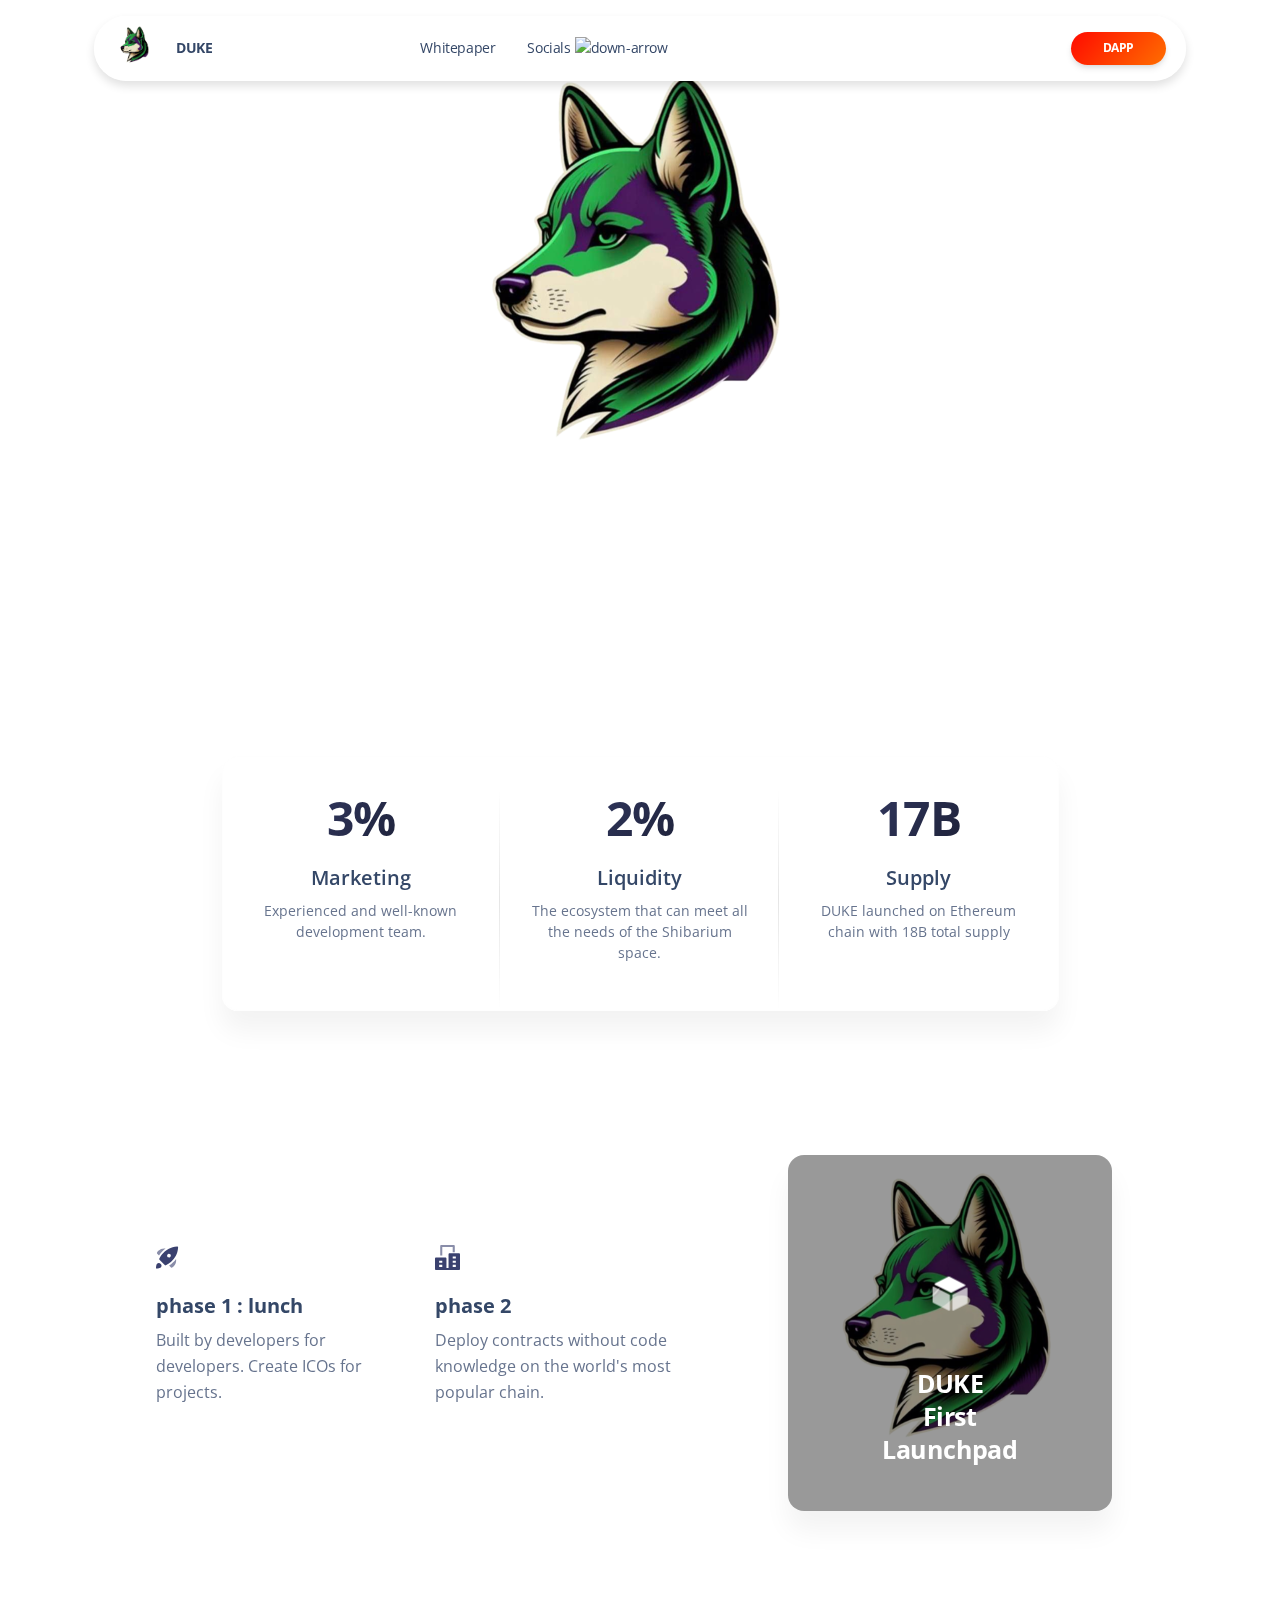
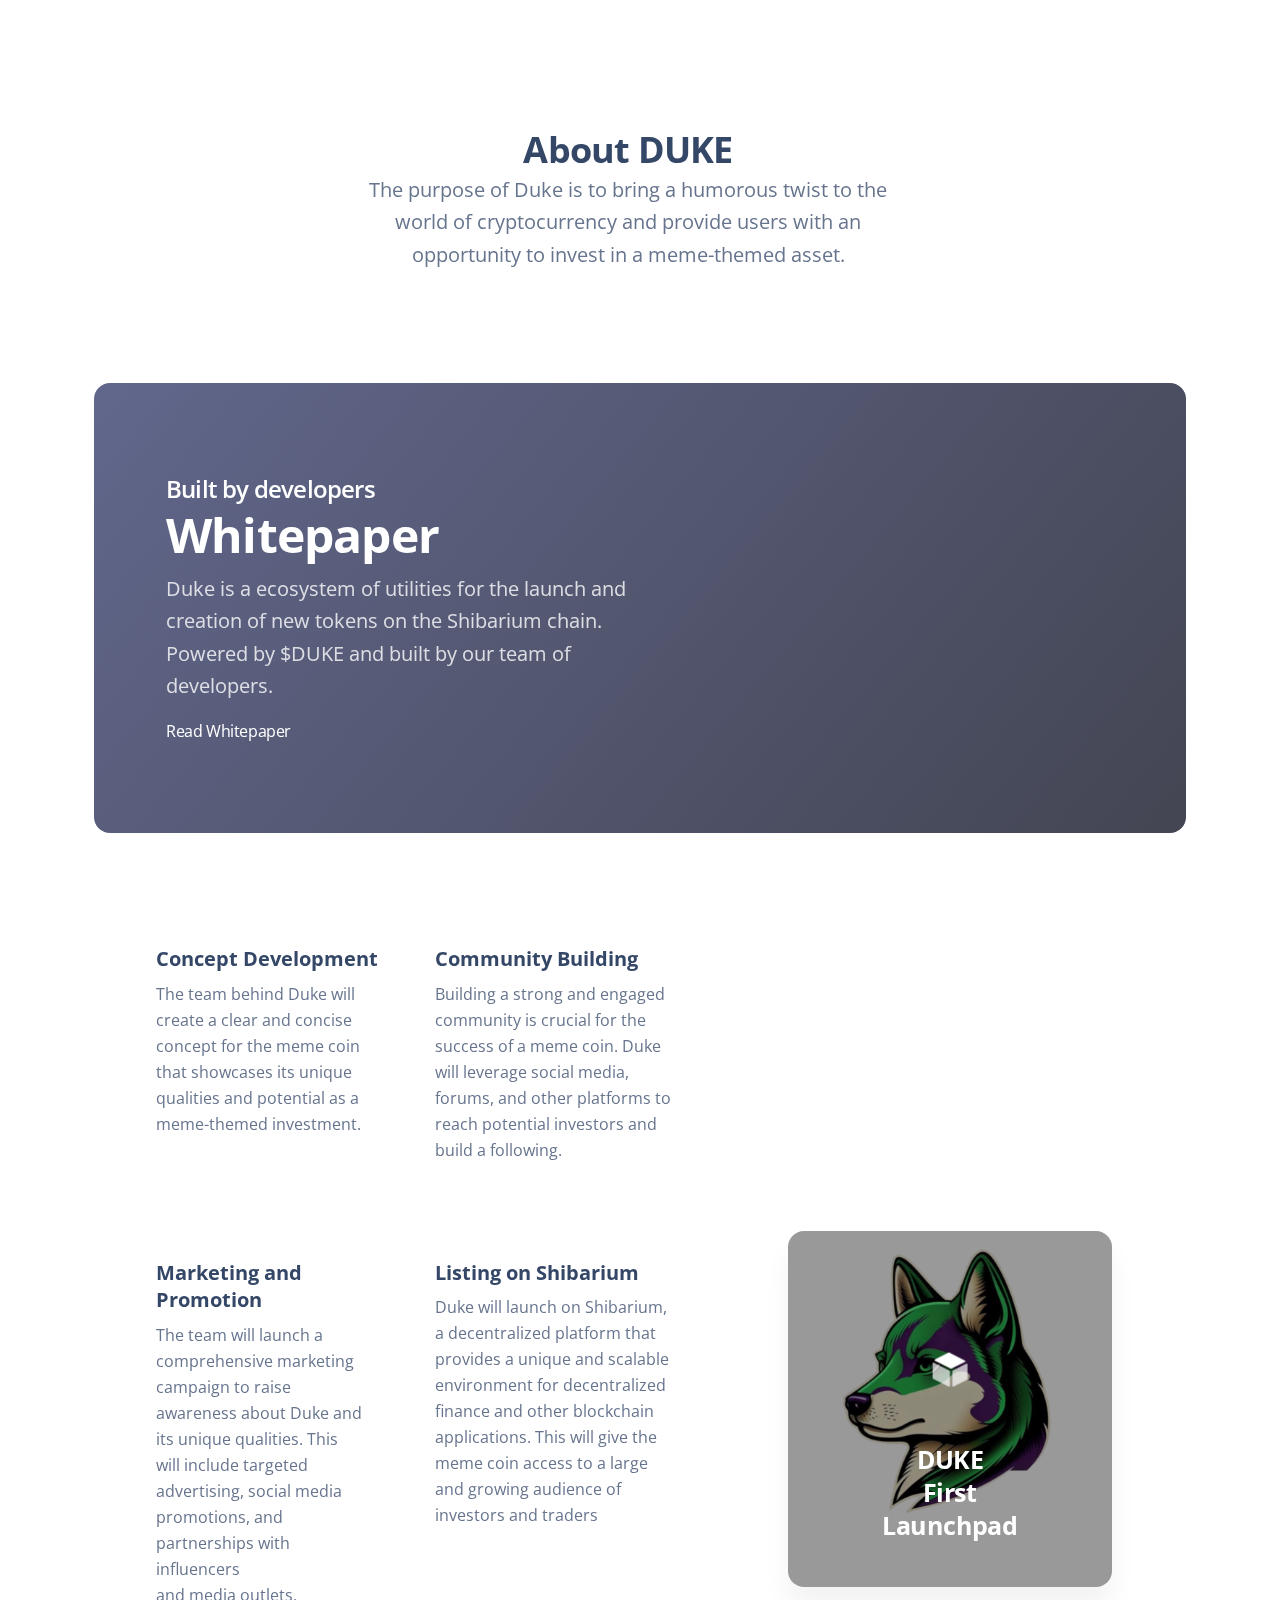
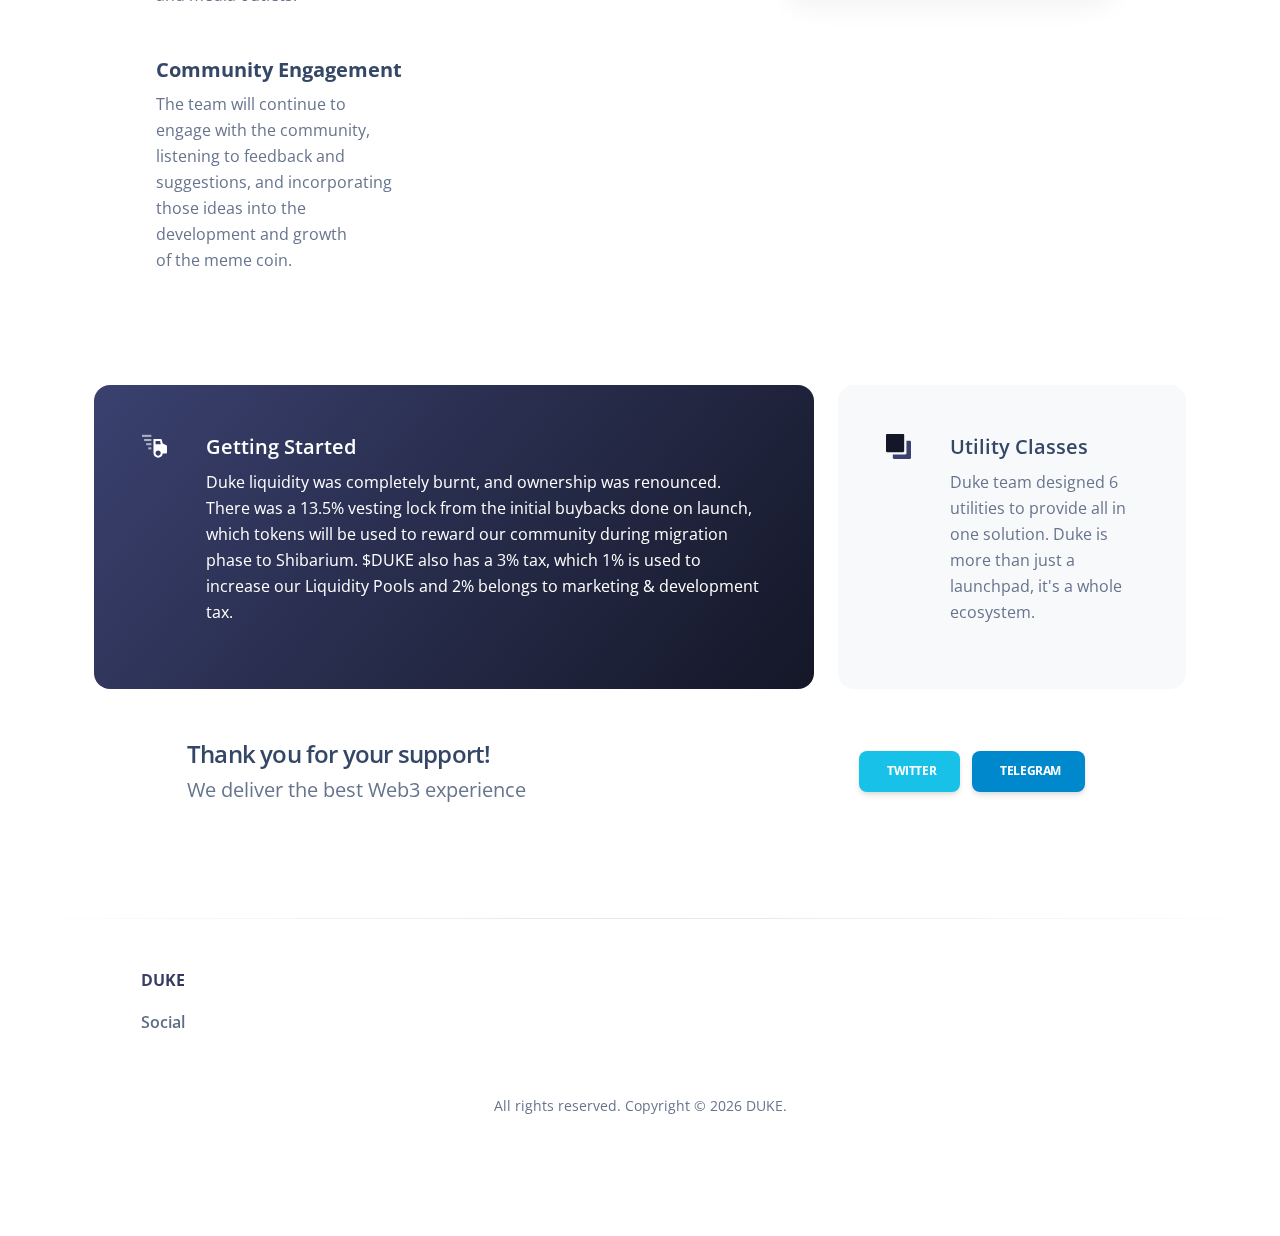
==== commit 416ca2e6: "p" ====
--- a/index1.html
+++ b/index1.html
@@ -249,7 +249,7 @@
         <div class="row">
           <div class="col-md-4 position-relative">
             <div class="p-3 text-center">
-              <h1 class="text-gradient text-primary"><span id="state1" countTo="3">0</span>%</h1>
+              <h1 class="text-gradient text-dark"><span id="state1" countTo="3">0</span>%</h1>
               <h5 class="mt-3">Marketing</h5>
               <p class="text-sm">Experienced and well-known development team.</p>
             </div>
@@ -257,7 +257,7 @@
           </div>
           <div class="col-md-4 position-relative">
             <div class="p-3 text-center">
-              <h1 class="text-gradient text-primary"> <span id="state2" countTo="2">0</span>%</h1>
+              <h1 class="text-gradient text-dark"> <span id="state2" countTo="2">0</span>%</h1>
               <h5 class="mt-3">Liquidity</h5>
               <p class="text-sm">The ecosystem that can meet all the needs of the Shibarium space.</p>
             </div>
@@ -265,7 +265,7 @@
           </div>
           <div class="col-md-4">
             <div class="p-3 text-center">
-              <h1 class="text-gradient text-primary"> <span id="state3" countTo="18">0</span>B</h1>
+              <h1 class="text-gradient text-dark"> <span id="state3" countTo="18">0</span>B</h1>
               <h5 class="mt-3">Supply</h5>
               <p class="text-sm">DUKE launched on Ethereum chain with 18B total supply</p>
             </div>
@@ -285,7 +285,7 @@
           <div class="col-md-6">
             <div class="info">
               <div class="icon icon-sm">
-                <svg class="text-primary" width="25px" height="25px" viewBox="0 0 45 40" version="1.1" xmlns="http://www.w3.org/2000/svg" xmlns:xlink="http://www.w3.org/1999/xlink">
+                <svg class="text-dark" width="25px" height="25px" viewBox="0 0 45 40" version="1.1" xmlns="http://www.w3.org/2000/svg" xmlns:xlink="http://www.w3.org/1999/xlink">
                   <title>spaceship</title>
                   <g stroke="none" stroke-width="1" fill="none" fill-rule="evenodd">
                       <g transform="translate(-1720.000000, -592.000000)" fill="#FFFFFF" fill-rule="nonzero">
@@ -309,7 +309,7 @@
           <div class="col-md-6">
             <div class="info">
               <div class="icon icon-sm">
-                <svg class="text-primary" width="25px" height="25px" viewBox="0 0 42 42" version="1.1" xmlns="http://www.w3.org/2000/svg" xmlns:xlink="http://www.w3.org/1999/xlink">
+                <svg class="text-dark" width="25px" height="25px" viewBox="0 0 42 42" version="1.1" xmlns="http://www.w3.org/2000/svg" xmlns:xlink="http://www.w3.org/1999/xlink">
                   <title>office</title>
                   <g stroke="none" stroke-width="1" fill="none" fill-rule="evenodd">
                   <g transform="translate(-1869.000000, -293.000000)" fill="#FFFFFF" fill-rule="nonzero">
@@ -485,6 +485,8 @@
 </section>
 
 
+
+
 <section class="my-5 py-5">
   <div class="container">
     <div class="row">
@@ -518,6 +520,101 @@
     </div>
   </div>
 </div>
+
+
+
+<section>
+  <section class="my-5 py-5" id="utilities">
+    <div class="container">
+      <div class="row align-items-center">
+        <div class="col-lg-6 ms-auto">
+          <div class="row justify-content-start">
+            <div class="col-md-6">
+              <div class="info">
+               
+
+                <h5 class="font-weight-bolder mt-3">Concept Development </h5>
+                <p class="pe-5">
+                  The team behind Duke will create a clear and concise concept for the meme coin that showcases its unique qualities and potential as a meme-themed investment.</p>
+  
+              </div>
+            </div>
+            <div class="col-md-6">
+              <div class="info">
+ 
+  
+                 <h5 class="font-weight-bolder mt-3">Community Building</h5>
+                <p class="pe-3">Building a strong and engaged community is crucial for the success of a meme coin. Duke will leverage social media, forums, and other platforms to reach potential investors and build a following.</p>
+
+              </div>
+            </div>
+          </div>
+          <div class="row justify-content-start mt-5">
+            <div class="col-md-6 mt-3">
+              <div class="info">
+    
+  
+                 <h5 class="font-weight-bolder mt-3">Marketing and Promotion</h5>
+                <p class="pe-5">The team will launch a comprehensive marketing campaign to raise awareness about Duke and its unique qualities. This will include targeted advertising, social media promotions, and partnerships with influencers and media outlets.</p>
+  
+              </div>
+            </div>
+            <div class="col-md-6 mt-3">
+              <div class="info">
+          
+  
+                <h5 class="font-weight-bolder mt-3">Listing on Shibarium</h5>
+                <p class="pe-3">Duke will launch on Shibarium, a decentralized platform that provides a unique and scalable environment for decentralized finance and other blockchain applications. This will give the meme coin access to a large and growing audience of investors and traders</p>
+  
+              </div>
+            </div>
+            <div class="col-md-6 mt-3">
+              <div class="info">
+          
+  
+                <h5 class="font-weight-bolder mt-3">Community Engagement</h5>
+                <p class="pe-3">The team will continue to engage with the community, listening to feedback and suggestions, and incorporating those ideas into the development and growth of the meme coin.</p>
+  
+              </div>
+            </div>
+          
+         
+             
+          </div>
+        </div> 
+         <div class="col-lg-4 ms-auto me-auto p-lg-4 mt-lg-0 mt-4">
+            <div class="card card-background  tilt" data-tilt>
+              <div class="full-background" style="background-image: url('logo.png')"></div>
+              <div class="card-body pt-7 text-center">
+                <div class="icon icon-lg up mb-3 mt-3">
+                  <svg width="50px" height="50px" viewBox="0 0 42 42" version="1.1" xmlns="http://www.w3.org/2000/svg" xmlns:xlink="http://www.w3.org/1999/xlink">
+                    <title>box-3d-50</title>
+                    <g stroke="none" stroke-width="1" fill="none" fill-rule="evenodd">
+                    <g transform="translate(-2319.000000, -291.000000)" fill="#FFFFFF" fill-rule="nonzero">
+                    <g transform="translate(1716.000000, 291.000000)">
+                      <g id="box-3d-50" transform="translate(603.000000, 0.000000)">
+                        <path d="M22.7597136,19.3090182 L38.8987031,11.2395234 C39.3926816,10.9925342 39.592906,10.3918611 39.3459167,9.89788265 C39.249157,9.70436312 39.0922432,9.5474453 38.8987261,9.45068056 L20.2741875,0.1378125 L20.2741875,0.1378125 C19.905375,-0.04725 19.469625,-0.04725 19.0995,0.1378125 L3.1011696,8.13815822 C2.60720568,8.38517662 2.40701679,8.98586148 2.6540352,9.4798254 C2.75080129,9.67332903 2.90771305,9.83023153 3.10122239,9.9269862 L21.8652864,19.3090182 C22.1468139,19.4497819 22.4781861,19.4497819 22.7597136,19.3090182 Z"></path>
+                        <path d="M23.625,22.429159 L23.625,39.8805372 C23.625,40.4328219 24.0727153,40.8805372 24.625,40.8805372 C24.7802551,40.8805372 24.9333778,40.8443874 25.0722402,40.7749511 L41.2741875,32.673375 L41.2741875,32.673375 C41.719125,32.4515625 42,31.9974375 42,31.5 L42,14.241659 C42,13.6893742 41.5522847,13.241659 41,13.241659 C40.8447549,13.241659 40.6916418,13.2778041 40.5527864,13.3472318 L24.1777864,21.5347318 C23.8390024,21.7041238 23.625,22.0503869 23.625,22.429159 Z" opacity="0.7"></path>
+                        <path d="M20.4472136,21.5347318 L1.4472136,12.0347318 C0.953235098,11.7877425 0.352562058,11.9879669 0.105572809,12.4819454 C0.0361450918,12.6208008 6.47121774e-16,12.7739139 0,12.929159 L0,30.1875 L0,30.1875 C0,30.6849375 0.280875,31.1390625 0.7258125,31.3621875 L19.5528096,40.7750766 C20.0467945,41.0220531 20.6474623,40.8218132 20.8944388,40.3278283 C20.963859,40.1889789 21,40.0358742 21,39.8806379 L21,22.429159 C21,22.0503869 20.7859976,21.7041238 20.4472136,21.5347318 Z" opacity="0.7"></path>
+                      </g>
+                    </g>
+                    </g>
+                    </g>
+                    </svg>
+                </div>
+                <h2 class="text-white up mb-0">DUKE <br/> First Launchpad </h2>
+                <!-- <a href="https://dapp.dogpad.finance/" target="_blank" class="btn btn-outline-white mt-5 up btn-round">Access to dApp</a> -->
+              </div>
+            </div>
+        </div>
+        
+      </div>
+    </div>
+  </section>
+</section>
+
+
+
 
 <div class="container">
   <div class="row">
@@ -551,7 +648,7 @@
     <div class="col-lg-4 mt-lg-0 mt-4">
       <div class="info-horizontal bg-gray-100 border-radius-xl p-5">
         <div class="icon">
-          <svg class="text-primary" width="25px" height="25px" viewBox="0 0 40 40" version="1.1" xmlns="http://www.w3.org/2000/svg" xmlns:xlink="http://www.w3.org/1999/xlink">
+          <svg class="text-dark" width="25px" height="25px" viewBox="0 0 40 40" version="1.1" xmlns="http://www.w3.org/2000/svg" xmlns:xlink="http://www.w3.org/1999/xlink">
               <title>ungroup</title>
               <g stroke="none" stroke-width="1" fill="none" fill-rule="evenodd">
                   <g transform="translate(-2170.000000, -442.000000)" fill="#FFFFFF" fill-rule="nonzero">
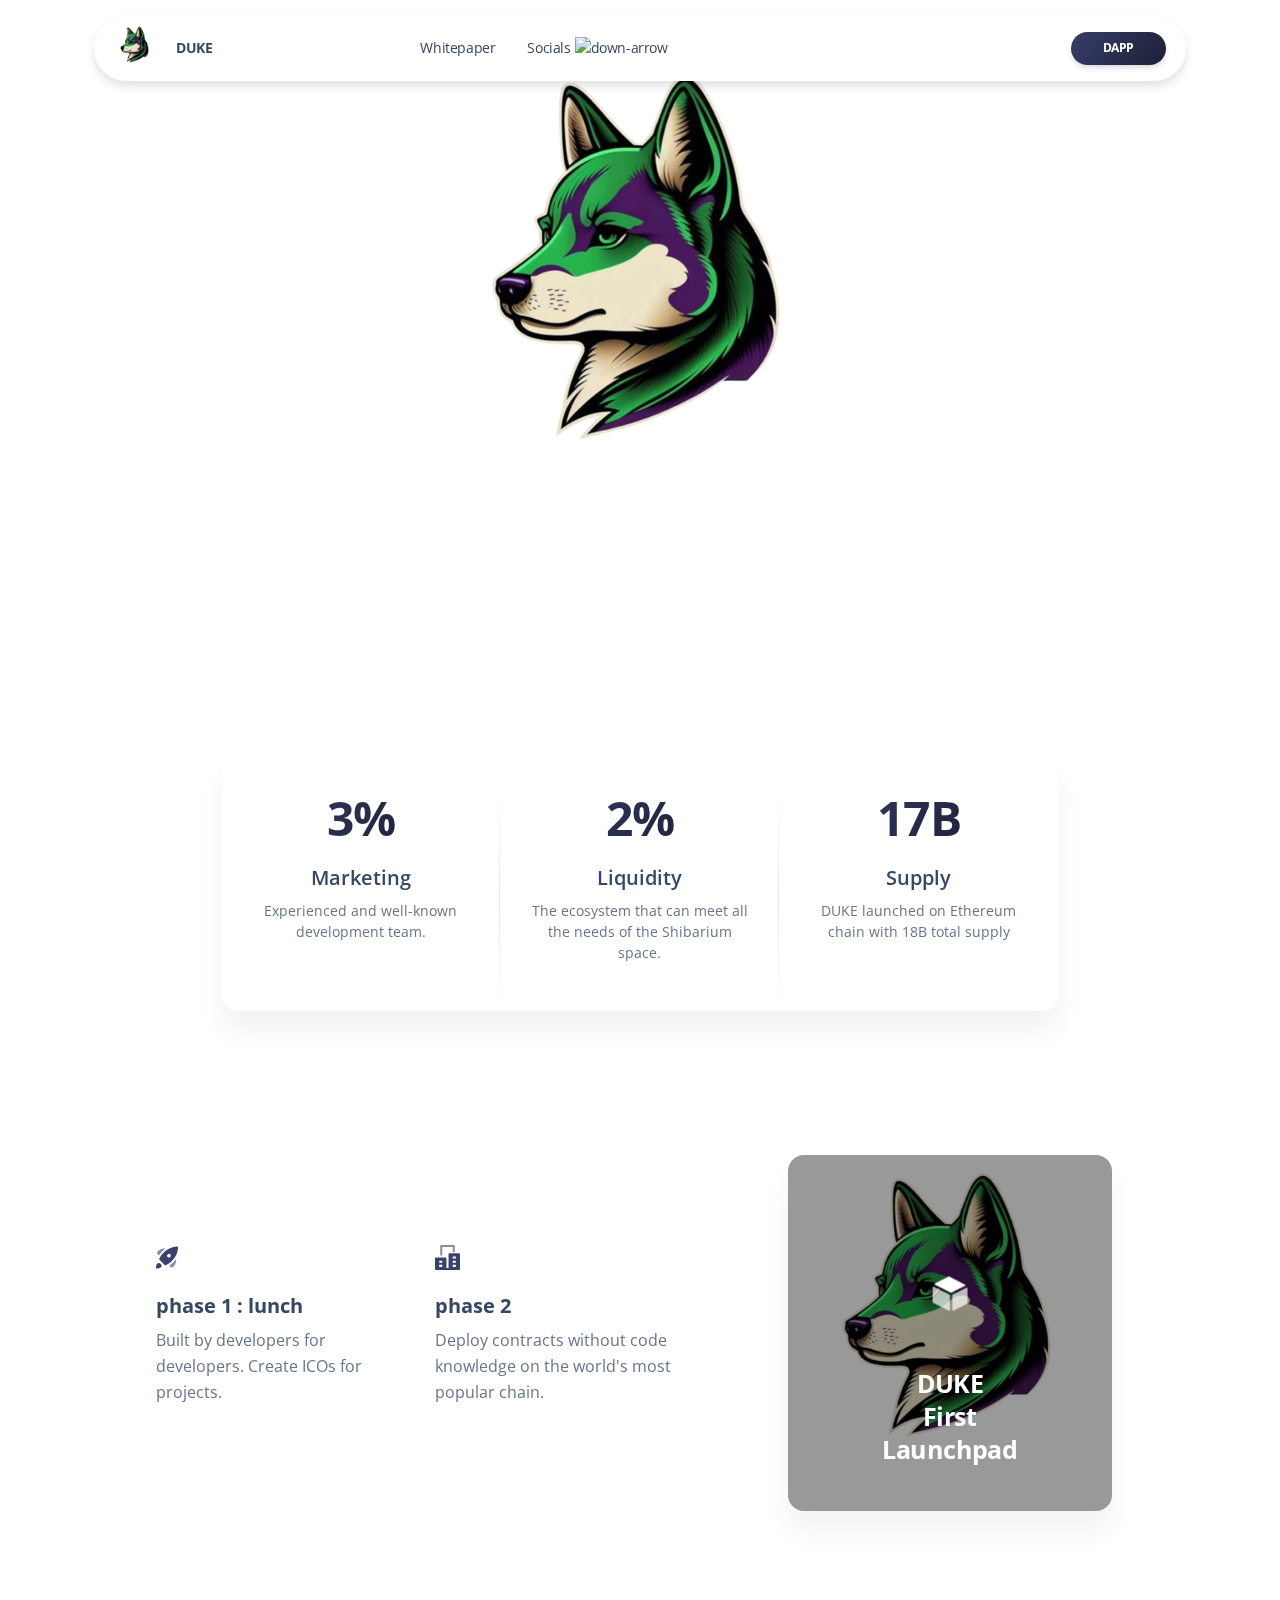
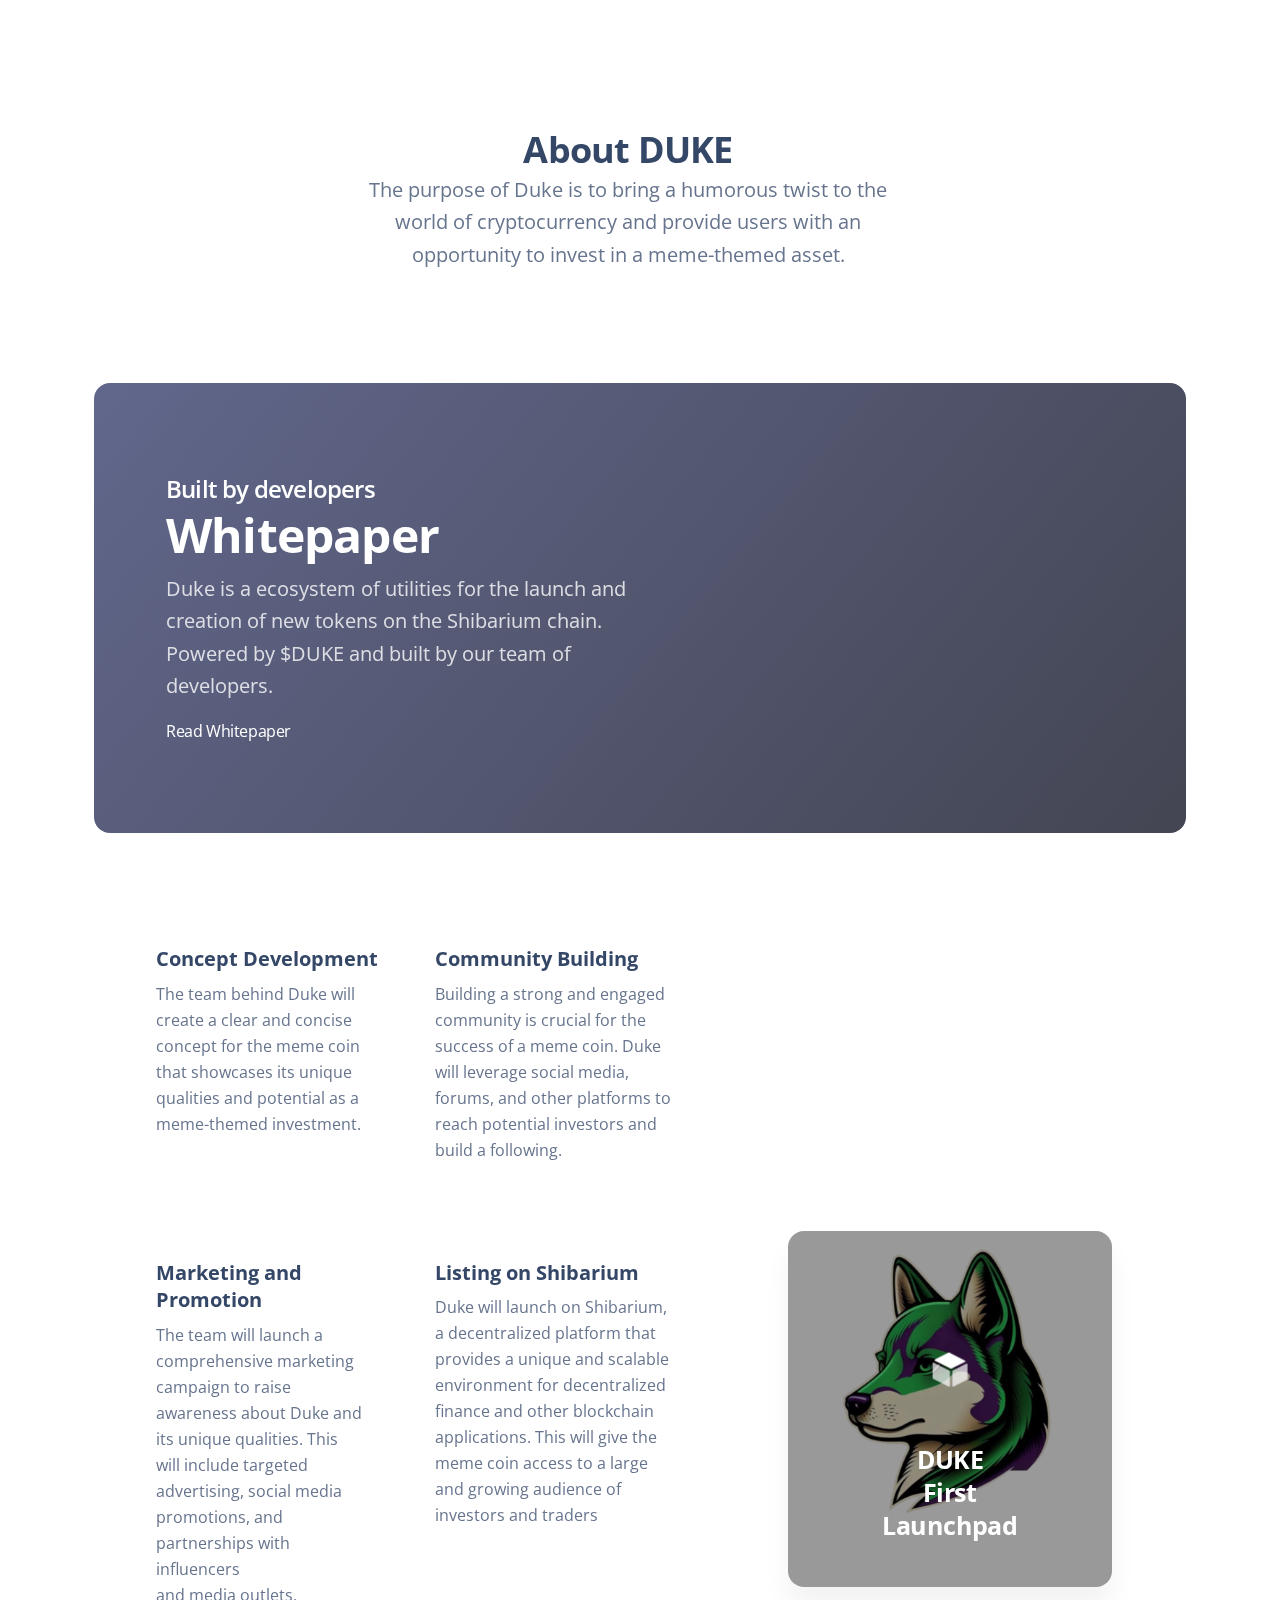
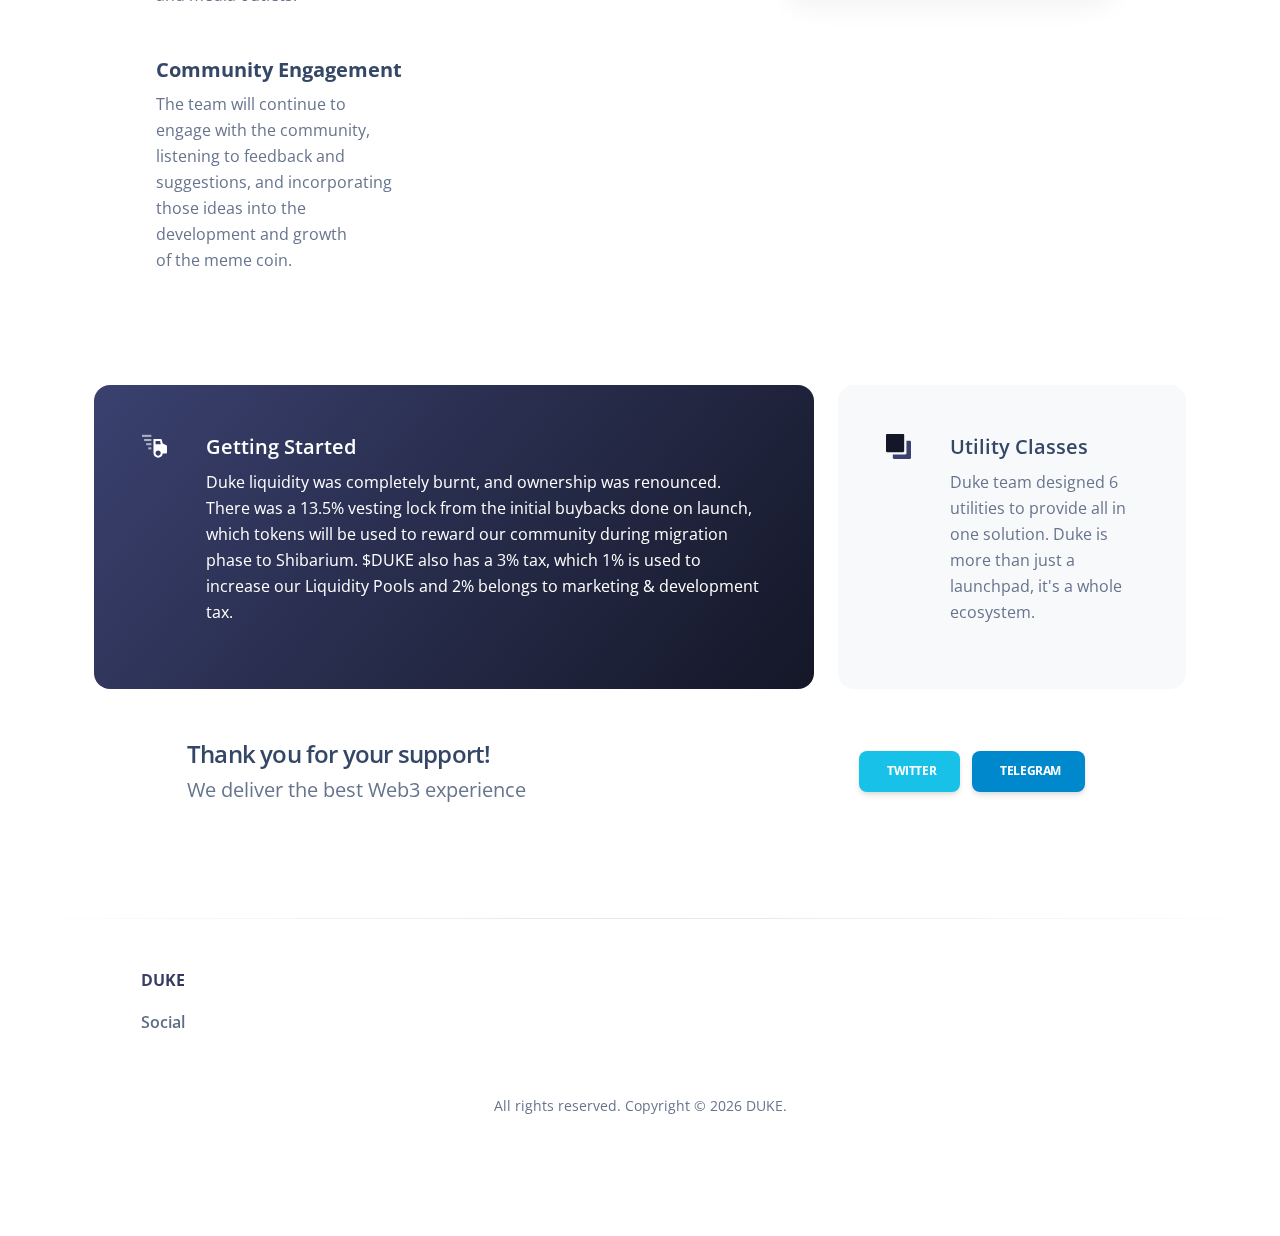
==== commit faad9f42: "d" ====
--- a/index1.html
+++ b/index1.html
@@ -197,7 +197,7 @@
         </li>
         <li class="nav-item my-auto ms-3 ms-lg-0">
           
-          <a href="#" class="btn btn-sm  bg-gradient-primary  btn-round mb-0 me-1 mt-2 mt-md-0">dApp</a>
+          <a href="#" class="btn btn-sm  bg-gradient-dark  btn-round mb-0 me-1 mt-2 mt-md-0">dApp</a>
           
         </li>
       </ul>
